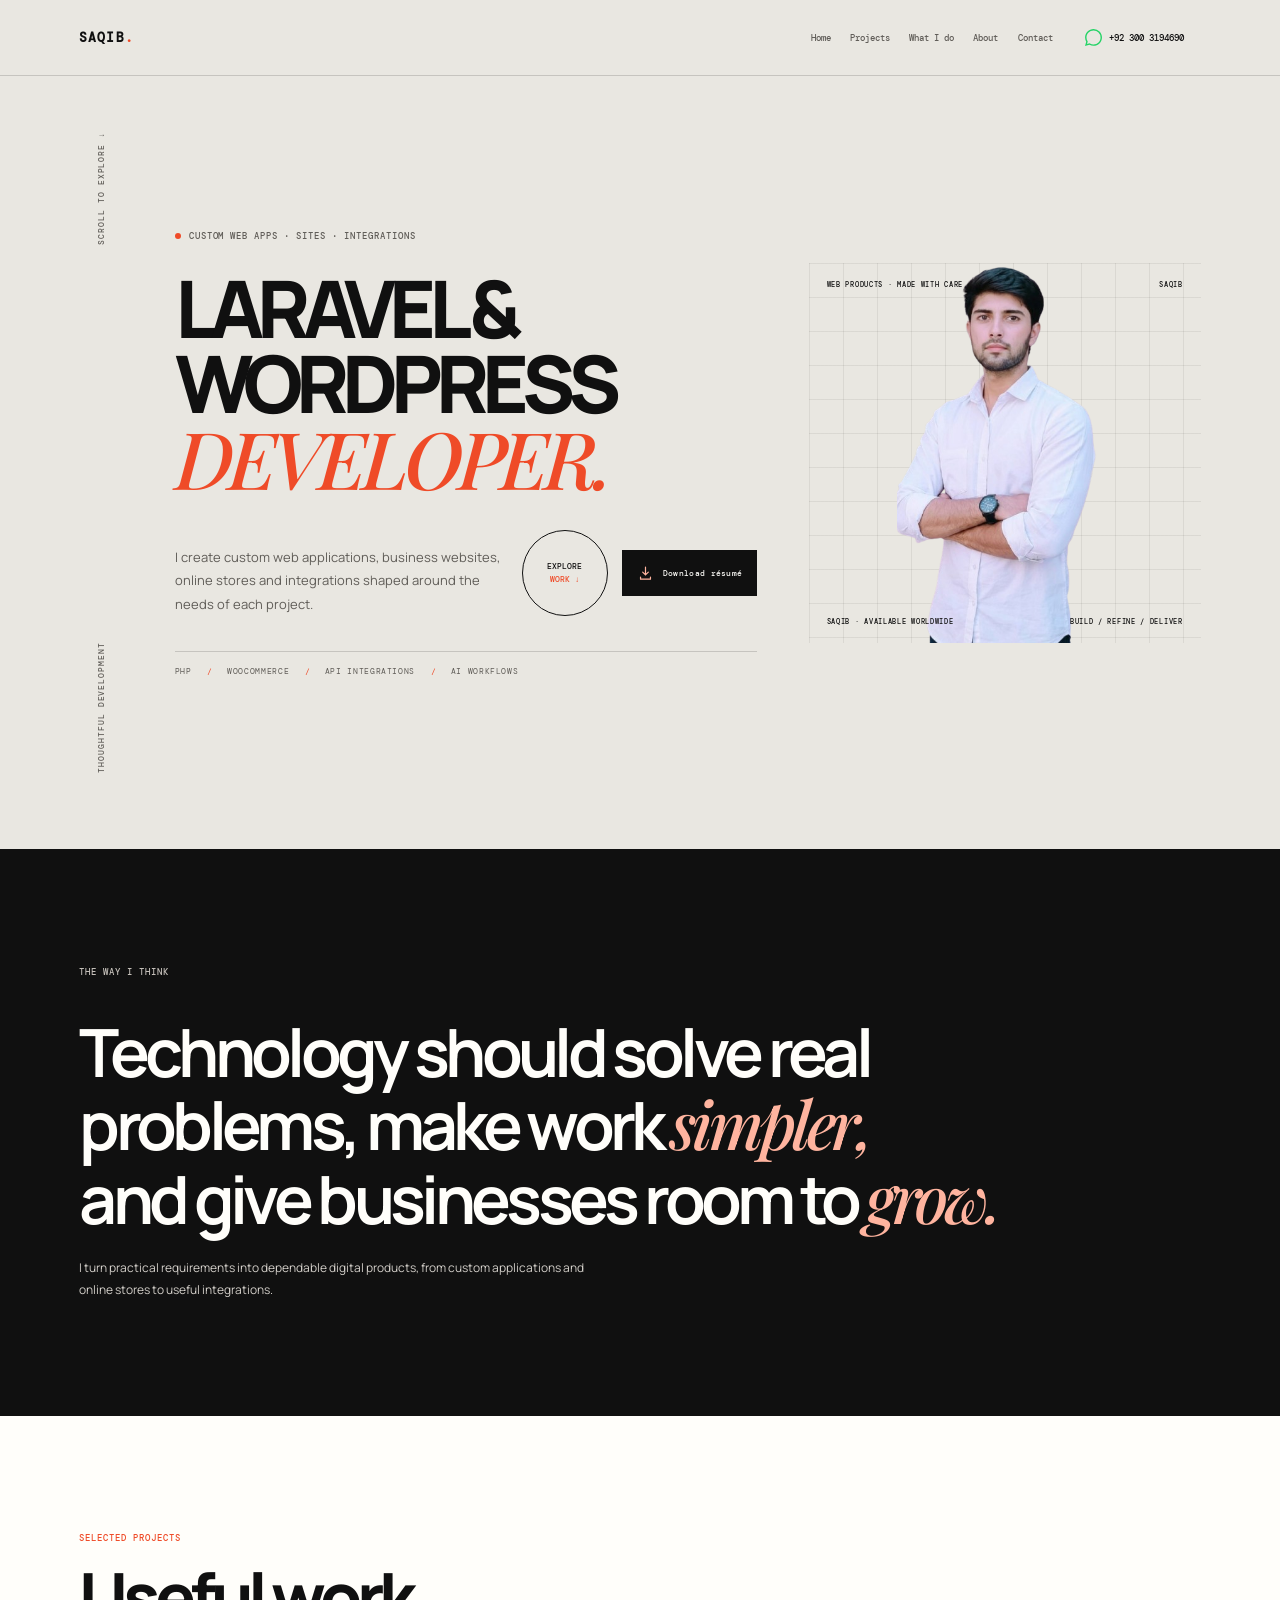
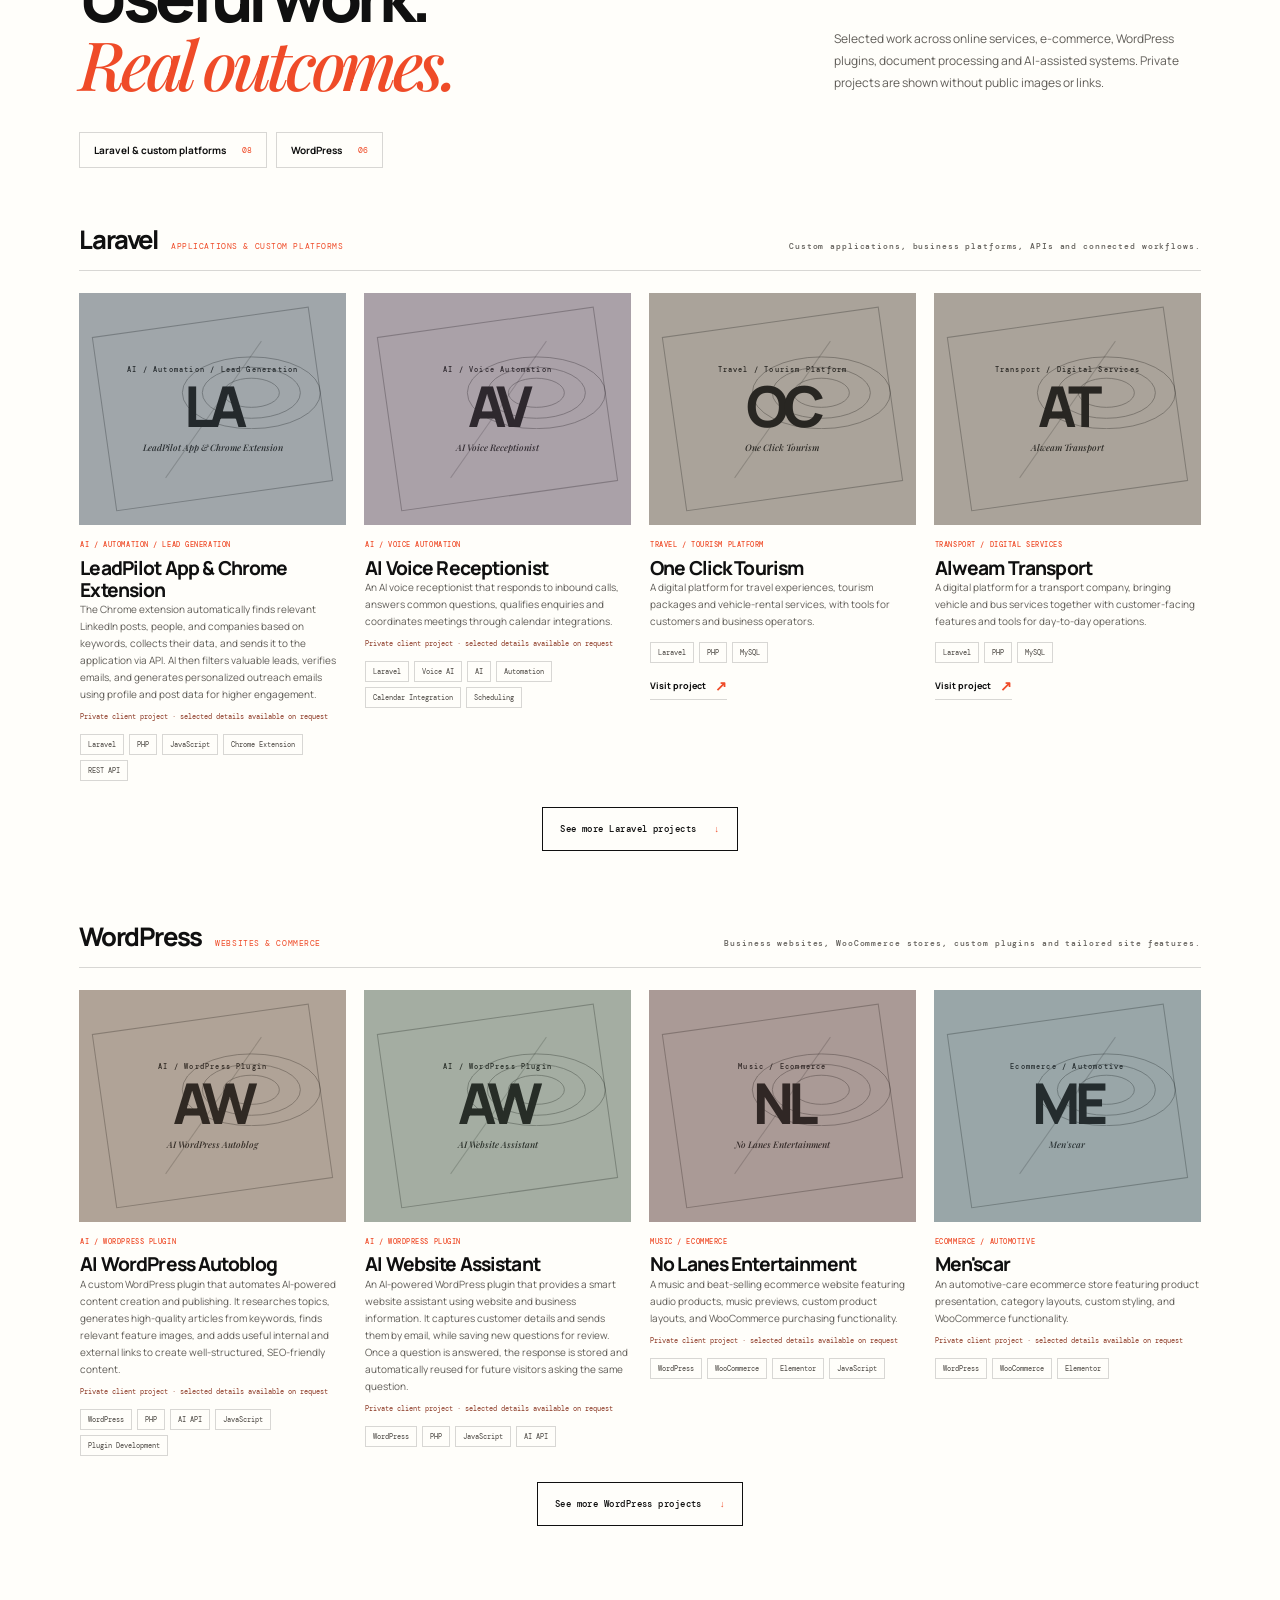
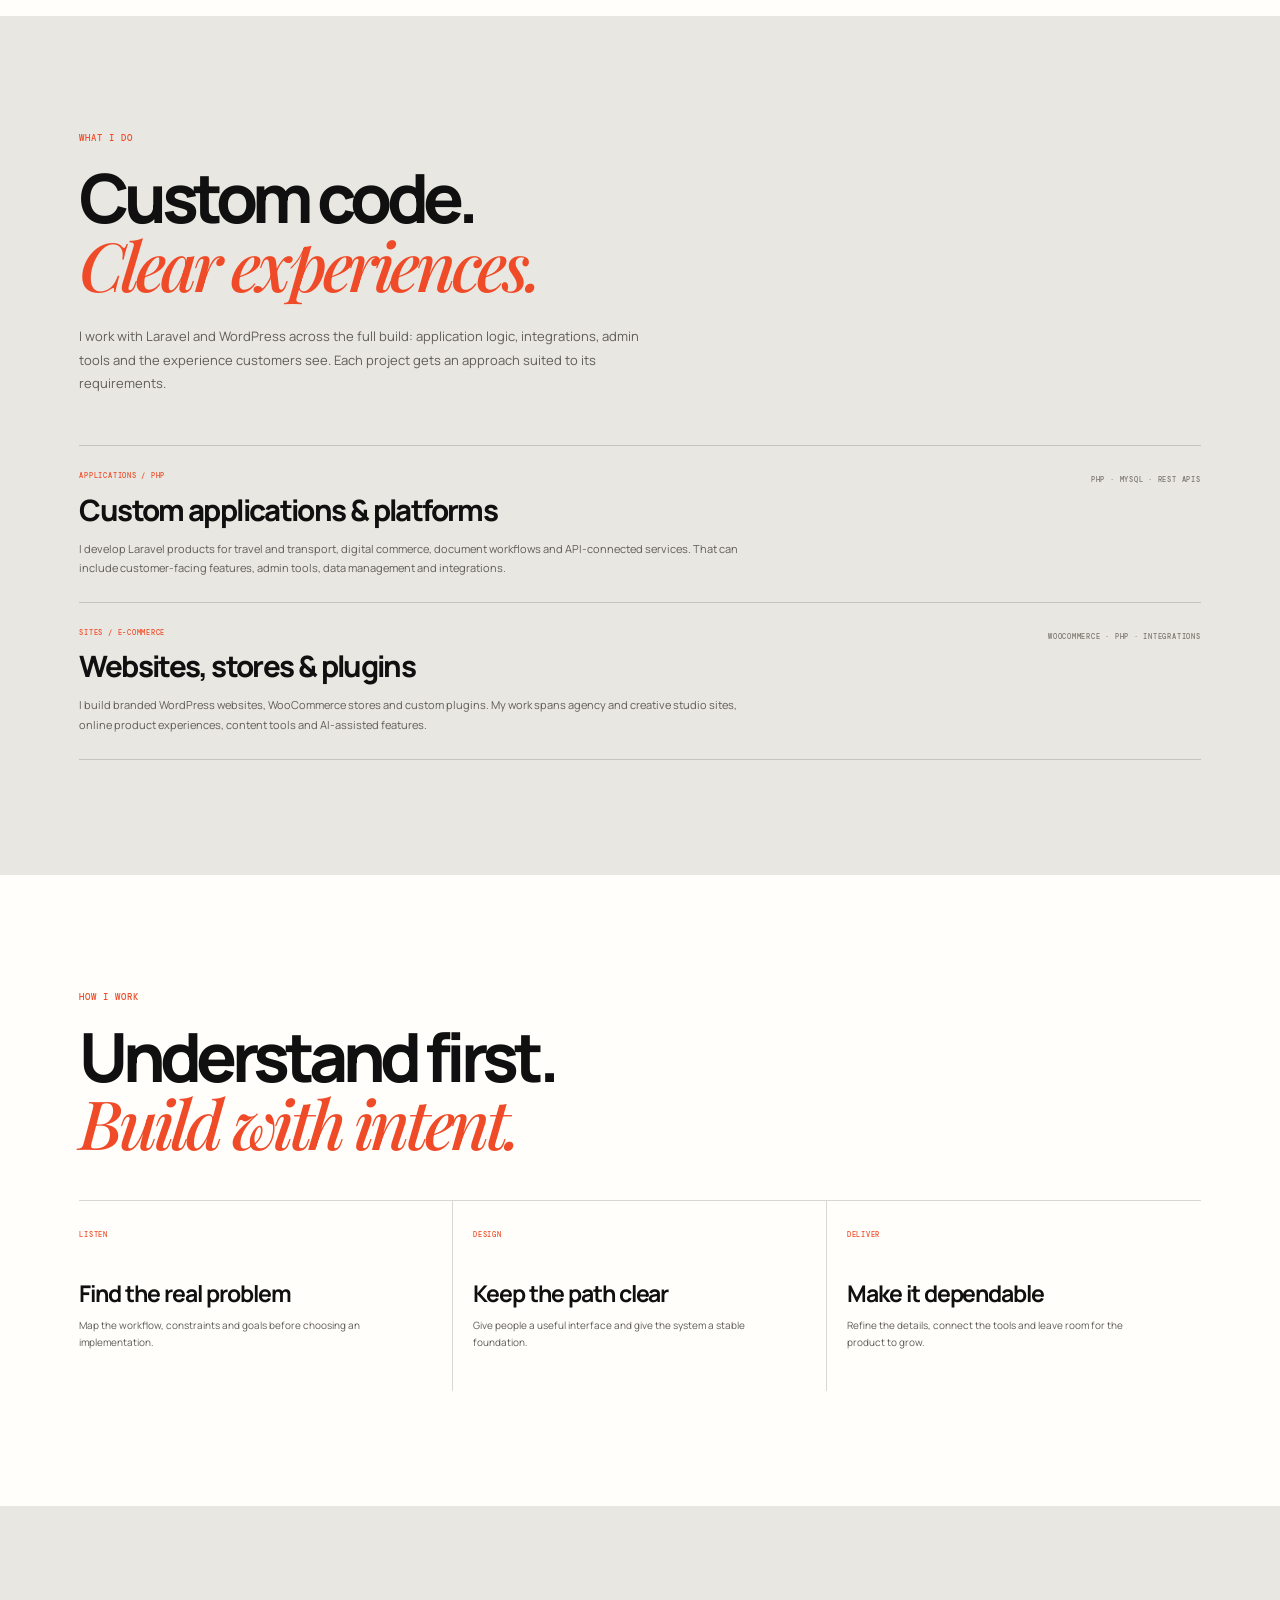
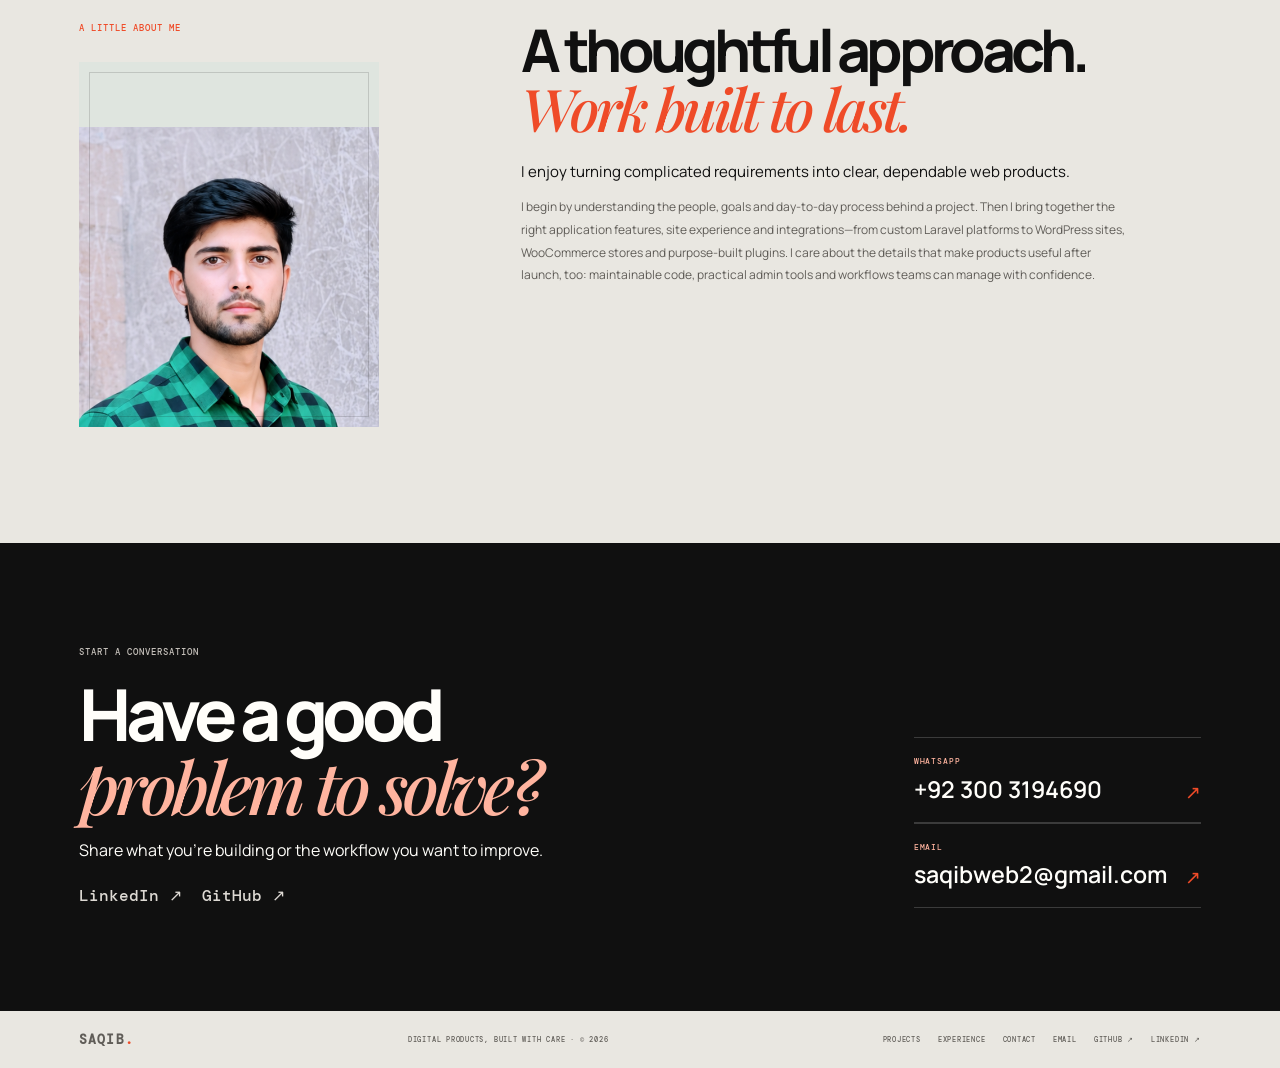
==== index.html @ 52bb9613 "Add portfolio" ====
<!doctype html>
<html lang="en">

<head>
  <meta charset="utf-8">
  <meta name="viewport" content="width=device-width, initial-scale=1">
  <meta name="theme-color" content="#e9e7e1">
  <meta name="description"
    content="Saqib is a Laravel and WordPress developer building custom web applications, business websites, WooCommerce stores, plugins and integrations.">
  <meta name="author" content="Shahab Saqib">
  <meta property="og:type" content="website">
  <meta property="og:site_name" content="Shahab Saqib">
  <meta property="og:title" content="Shahab Saqib — Laravel &amp; WordPress Developer">
  <meta property="og:description" content="Custom web applications, WordPress and WooCommerce websites, plugins and integrations.">
  <meta property="og:image" content="https://codezeroes.com/wp-content/uploads/2025/11/web-image-5.jpg">
  <meta name="twitter:card" content="summary_large_image">
  <title>Shahab Saqib | Laravel &amp; WordPress Developer</title>
  <link rel="preconnect" href="https://fonts.googleapis.com">
  <link rel="preconnect" href="https://fonts.gstatic.com" crossorigin>
  <link rel="preconnect" href="https://codezeroes.com">
  <link
    href="https://fonts.googleapis.com/css2?family=DM+Mono:wght@400;500&family=Manrope:wght@400;500;600;700;800&family=Playfair+Display:ital,wght@1,400;1,600&display=swap"
    rel="stylesheet">
  <link rel="stylesheet" href="style.css">
  <script type="application/ld+json">
  {"@context":"https://schema.org","@type":"Person","name":"Shahab Saqib","email":"saqibweb2@gmail.com","jobTitle":"Laravel and WordPress Developer","description":"Developer building Laravel web applications, WordPress and WooCommerce websites, custom plugins and integrations.","sameAs":["https://github.com/saqibweb52","https://www.linkedin.com/in/saqibweb2/"],"knowsAbout":["Laravel development","PHP","WordPress development","WooCommerce","API integration","AI automation"]}
  </script>
</head>

<body>
  <a class="skip-link" href="#main">Skip to content</a>
  <header class="topbar">
    <a class="wordmark" href="#top" aria-label="Shahab Saqib home">SAQIB<span>.</span></a>
    <nav class="desktop-nav" aria-label="Main navigation">
      <a href="#top">Home</a><a href="#projects">Projects</a><a href="#experience">What I do</a><a href="#about">About</a><a href="#contact">Contact</a>
    </nav>
    <a class="topbar-whatsapp"
      href="https://wa.me/923003194690?text=Hi%20Saqib%2C%20I%20saw%20your%20portfolio%20and%20would%20love%20to%20discuss%20a%20project.%20Are%20you%20available%3F"
      target="_blank" rel="noopener noreferrer" aria-label="WhatsApp Saqib at +92 300 3194690"><svg viewBox="0 0 24 24"
        aria-hidden="true">
        <path
          d="M20.52 3.48A11.87 11.87 0 0 0 12.04 0C5.47 0 .12 5.35.12 11.92c0 2.1.55 4.15 1.6 5.96L0 24l6.29-1.65a11.9 11.9 0 0 0 5.74 1.47h.01c6.57 0 11.92-5.35 11.92-11.92 0-3.18-1.24-6.17-3.44-8.42ZM12.04 21.8h-.01a9.9 9.9 0 0 1-5.05-1.38l-.36-.21-3.73.98.99-3.64-.24-.37a9.86 9.86 0 0 1-1.52-5.26c0-5.48 4.45-9.93 9.93-9.93 2.65 0 5.14 1.03 7.01 2.91a9.88 9.88 0 0 1 2.9 7.02c0 5.48-4.45 9.88-9.92 9.88Z" />
      </svg><span>+92 300 3194690</span></a>
    <button class="menu-toggle" type="button" aria-label="Open menu" aria-controls="site-drawer"
      aria-expanded="false"><span></span><span></span></button>
  </header>

  <button class="drawer-backdrop" type="button" aria-label="Close menu" tabindex="-1"></button>
  <aside class="drawer" id="site-drawer" aria-label="Main menu" aria-hidden="true" inert>
    <div class="drawer-head"><span>MENU / NAVIGATION</span><button class="drawer-close" type="button"
        aria-label="Close menu">×</button></div>
    <nav aria-label="Site navigation"><a href="#top">Home</a><a href="#projects">Projects</a><a href="#experience">Experience</a><a href="#about">About</a><a href="#contact">Contact</a></nav>
    <div class="drawer-contact">
      <p>LET’S TALK</p><a
        href="https://wa.me/923003194690?text=Hi%20Saqib%2C%20I%20saw%20your%20portfolio%20and%20would%20love%20to%20discuss%20a%20project.%20Are%20you%20available%3F"
        target="_blank" rel="noopener noreferrer">WhatsApp <b>+92 300 3194690 ↗</b></a><a
        href="mailto:saqibweb2@gmail.com">Email <b>saqibweb2@gmail.com ↗</b></a>
      <div class="drawer-social"><a href="https://www.linkedin.com/in/saqibweb2/" target="_blank"
          rel="noopener noreferrer">LINKEDIN ↗</a><a href="https://github.com/saqibweb52" target="_blank"
          rel="noopener noreferrer">GITHUB ↗</a></div>
    </div>
  </aside>

  <main id="main">
    <section class="hero" id="top" aria-labelledby="hero-title">
      <div class="hero-rail"><span>THOUGHTFUL DEVELOPMENT</span><span>SCROLL TO EXPLORE ↓</span></div>
      <div class="hero-main">
        <p class="eyebrow"><i aria-hidden="true"></i> CUSTOM WEB APPS · SITES · INTEGRATIONS</p>
        <h1 id="hero-title">LARAVEL &amp;<br>WORDPRESS<br><em>DEVELOPER.</em></h1>
        <div class="hero-bottom">
          <p>I create custom web applications, business websites, online stores and integrations shaped around the needs of each project.</p>
          <div class="hero-actions">
            <a class="circle-link" href="#projects" aria-label="Explore selected projects">EXPLORE<br><span>WORK ↓</span></a>
            <a class="resume-download" href="Saqib%27s%20Resume.pdf" download="Saqib-Resume.pdf" aria-label="Download Saqib's resume as a PDF">
              <svg viewBox="0 0 24 24" aria-hidden="true"><path d="M12 3v11m0 0 4-4m-4 4-4-4M5 17v3h14v-3" /></svg>
              <span>Download résumé</span>
            </a>
          </div>
        </div>
        <div class="hero-tags"><span>PHP</span><span>WOOCOMMERCE</span><span>API INTEGRATIONS</span><span>AI WORKFLOWS</span></div>
      </div>
      <div class="hero-art" aria-label="Portrait photo of Saqib">
        <div class="art-top"><span>WEB PRODUCTS · MADE WITH CARE</span><span>SAQIB</span></div>
        <div class="hero-portrait"><img src="images/profile-image.png" alt="Portrait of Saqib" width="533" height="533" fetchpriority="high"></div>
        <div class="art-bottom"><span>SAQIB · AVAILABLE WORLDWIDE</span><span>BUILD / REFINE / DELIVER</span></div>
      </div>
    </section>

    <section class="statement" aria-labelledby="statement-title">
      <p class="section-kicker">THE WAY I THINK</p>
      <h2 id="statement-title">Technology should solve real problems, make work <em>simpler,</em><br>and give businesses room to <em>grow.</em>
      </h2>
      <p>I turn practical requirements into dependable digital products, from custom applications and online stores to useful integrations.</p>
    </section>

    <section class="projects-section" id="projects" aria-labelledby="projects-title">
      <div class="section-intro"><span>SELECTED PROJECTS</span>
        <h2 id="projects-title">Useful work.<br><em>Real outcomes.</em></h2>
        <p>Selected work across online services, e-commerce, WordPress plugins, document processing and AI-assisted systems. Private projects are
          shown without public images or links.</p>
      </div>
      <nav class="project-jump" aria-label="Project categories"><a href="#laravel-projects">Laravel &amp; custom
          platforms <span id="laravel-count">08</span></a><a href="#wordpress-projects">WordPress <span
            id="wordpress-count">06</span></a></nav>
      <section class="project-group" id="laravel-projects" aria-labelledby="laravel-heading">
        <div class="group-heading">
          <h3 id="laravel-heading">Laravel <span>Applications &amp; custom platforms</span></h3>
          <p>Custom applications, business platforms, APIs and connected workflows.</p>
        </div>
        <div class="project-grid" id="laravel-grid" aria-live="polite">
          <p class="projects-loading">Loading projects…</p>
        </div>
        <div class="load-more-row" id="laravel-more-row" hidden><button class="load-more" type="button"
            data-grid="laravel-grid" data-more-label="See more Laravel projects"
            data-less-label="Show fewer Laravel projects" aria-expanded="false">See more Laravel projects <span
              aria-hidden="true">↓</span></button></div>
      </section>
      <section class="project-group" id="wordpress-projects" aria-labelledby="wordpress-heading">
        <div class="group-heading">
          <h3 id="wordpress-heading">WordPress <span>Websites &amp; commerce</span></h3>
          <p>Business websites, WooCommerce stores, custom plugins and tailored site features.</p>
        </div>
        <div class="project-grid" id="wordpress-grid" aria-live="polite">
          <p class="projects-loading">Loading projects…</p>
        </div>
        <div class="load-more-row" id="wordpress-more-row" hidden><button class="load-more" type="button"
            data-grid="wordpress-grid" data-more-label="See more WordPress projects"
            data-less-label="Show fewer WordPress projects" aria-expanded="false">See more WordPress projects <span
              aria-hidden="true">↓</span></button></div>
      </section>
    </section>

    <section class="experience-section" id="experience" aria-labelledby="experience-title">
      <div class="experience-head">
        <div>
          <p class="section-kicker">WHAT I DO</p>
          <h2 id="experience-title">Custom code.<br><em>Clear experiences.</em></h2>
        </div>
      </div>
      <p class="experience-lead">I work with Laravel and WordPress across the full build: application logic, integrations, admin tools and the experience customers see. Each project gets an approach suited to its requirements.</p>
      <div class="experience-list">
        <article>
          <div>
            <p class="experience-label">APPLICATIONS / PHP</p>
            <h3>Custom applications &amp; platforms</h3>
            <p>I develop Laravel products for travel and transport, digital commerce, document workflows and API-connected services. That can include customer-facing features, admin tools, data management and integrations.</p>
          </div><span class="experience-tools">PHP · MYSQL · REST APIS</span>
        </article>
        <article>
          <div>
            <p class="experience-label">SITES / E-COMMERCE</p>
            <h3>Websites, stores &amp; plugins</h3>
            <p>I build branded WordPress websites, WooCommerce stores and custom plugins. My work spans agency and creative studio sites, online product experiences, content tools and AI-assisted features.</p>
          </div><span class="experience-tools">WOOCOMMERCE · PHP · INTEGRATIONS</span>
        </article>
      </div>
    </section>

    <section class="approach-section" aria-labelledby="approach-title">
      <p class="section-kicker">HOW I WORK</p>
      <h2 id="approach-title">Understand first.<br><em>Build with intent.</em></h2>
      <div class="approach-grid">
        <article><span>LISTEN</span>
          <h3>Find the real problem</h3>
          <p>Map the workflow, constraints and goals before choosing an implementation.</p>
        </article>
        <article><span>DESIGN</span>
          <h3>Keep the path clear</h3>
          <p>Give people a useful interface and give the system a stable foundation.</p>
        </article>
        <article><span>DELIVER</span>
          <h3>Make it dependable</h3>
          <p>Refine the details, connect the tools and leave room for the product to grow.</p>
        </article>
      </div>
    </section>

    <section class="about-section" id="about" aria-labelledby="about-title">
      <div class="about-side">
        <p class="section-kicker">A LITTLE ABOUT ME</p>
        <figure class="about-portrait"><img src="images/profile.png" alt="Saqib, Laravel and WordPress developer" width="300" height="300" loading="lazy" decoding="async"></figure>
      </div>
      <div class="about-copy">
        <h2 id="about-title">A thoughtful approach.<br><em>Work built to last.</em></h2>
        <p class="about-lead">I enjoy turning complicated requirements into clear, dependable web products.</p>
        <p>I begin by understanding the people, goals and day-to-day process behind a project. Then I bring together the right application features, site experience and integrations—from custom Laravel platforms to WordPress sites, WooCommerce stores and purpose-built plugins. I care about the details that make products useful after launch, too: maintainable code, practical admin tools and workflows teams can manage with confidence.</p>
      </div>
    </section>

    <section class="contact-section" id="contact" aria-labelledby="contact-title">
      <div>
        <p class="section-kicker">START A CONVERSATION</p>
        <h2 id="contact-title">Have a good<br><em>problem to solve?</em></h2>
        <p>Share what you’re building or the workflow you want to improve.</p>
        <div class="contact-social"><a href="https://www.linkedin.com/in/saqibweb2/" target="_blank"
            rel="noopener noreferrer">LinkedIn ↗</a><a href="https://github.com/saqibweb52" target="_blank"
            rel="noopener noreferrer">GitHub ↗</a></div>
      </div>
      <div class="contact-details">

        <a class="contact-cta"
          href="https://wa.me/923003194690?text=Hi%20Saqib%2C%20I%20saw%20your%20portfolio%20and%20would%20love%20to%20discuss%20a%20project.%20Are%20you%20available%3F"
          target="_blank" rel="noopener noreferrer">
          <span>WHATSAPP</span>
          <strong>+92 300 3194690</strong>
          <b aria-hidden="true">↗</b>
        </a>

        <a class="contact-cta" href="mailto:saqibweb2@gmail.com">
          <span>EMAIL</span>
          <strong>saqibweb2@gmail.com</strong>
          <b aria-hidden="true">↗</b>
        </a>

      </div>
    </section>
  </main>

  <footer class="footer"><a class="wordmark" href="#top">SAQIB<span>.</span></a>
    <p>DIGITAL PRODUCTS, BUILT WITH CARE · © <span data-year></span></p>
    <nav aria-label="Footer links"><a href="#projects">PROJECTS</a>
      <a href="#experience">EXPERIENCE</a><a href="#contact">CONTACT</a><a href="mailto:saqibweb2@gmail.com">EMAIL</a>
      <a href="https://github.com/saqibweb52" target="_blank" rel="noopener noreferrer">GITHUB ↗</a>
      <a href="https://www.linkedin.com/in/saqibweb2/" target="_blank" rel="noopener noreferrer">LINKEDIN ↗</a>
    </nav>
  </footer>
  <script type="application/json" id="project-data">
{
  "portfolio": {
    "owner": "Shahab Saqib",
    "projects": [
      {
        "id": "leadpilot-and-extension",
        "title": "LeadPilot App & Chrome Extension",
        "category": "AI / Automation / Lead Generation",
        "technologies": [
          "Laravel",
          "PHP",
          "JavaScript",
          "Chrome Extension",
          "REST API"
        ],
        "description": "The Chrome extension automatically finds relevant LinkedIn posts, people, and companies based on keywords, collects their data, and sends it to the application via API. AI then filters valuable leads, verifies emails, and generates personalized outreach emails using profile and post data for higher engagement.",
        "role": "Backend Developer / AI Integration Developer",
        "status": "private",
        "is_private": true,
        "url": null,
        "image": null,
        "case_study_url": null,
        "featured": true
      },
      {
        "id": "ai-wordpress-autoblog",
        "title": "AI WordPress Autoblog",
        "category": "AI / WordPress Plugin",
        "technologies": [
          "WordPress",
          "PHP",
          "AI API",
          "JavaScript",
          "Plugin Development"
        ],
        "description": "A custom WordPress plugin that automates AI-powered content creation and publishing. It researches topics, generates high-quality articles from keywords, finds relevant feature images, and adds useful internal and external links to create well-structured, SEO-friendly content.",
        "role": "WordPress Plugin Developer",
        "status": "private",
        "is_private": true,
        "url": null,
        "image": null,
        "case_study_url": null,
        "featured": true
      },
      {
        "id": "ai-website-assistant",
        "title": "AI Website Assistant",
        "category": "AI / WordPress Plugin",
        "technologies": [
          "WordPress",
          "PHP",
          "JavaScript",
          "AI API"
        ],
        "description": "An AI-powered WordPress plugin that provides a smart website assistant using website and business information. It captures customer details and sends them by email, while saving new questions for review. Once a question is answered, the response is stored and automatically reused for future visitors asking the same question.",
        "role": "WordPress Plugin Developer",
        "status": "private",
        "is_private": true,
        "url": null,
        "image": null,
        "case_study_url": null,
        "featured": true
      },
      {
        "id": "ai-voice-receptionist",
        "title": "AI Voice Receptionist",
        "category": "AI / Voice Automation",
        "technologies": [
          "Laravel",
          "Voice AI",
          "AI",
          "Automation",
          "Calendar Integration",
          "Scheduling"
        ],
        "description": "An AI voice receptionist that responds to inbound calls, answers common questions, qualifies enquiries and coordinates meetings through calendar integrations.",
        "role": "AI Automation / Integration Developer",
        "status": "private",
        "is_private": true,
        "url": null,
        "image": null,
        "case_study_url": null,
        "featured": true
      },
      {
        "id": "one-click-tourism",
        "title": "One Click Tourism",
        "category": "Travel / Tourism Platform",
        "technologies": [
          "Laravel",
          "PHP",
          "MySQL"
        ],
        "description": "A digital platform for travel experiences, tourism packages and vehicle-rental services, with tools for customers and business operators.",
        "role": "Laravel Developer",
        "status": "client-project",
        "is_private": false,
        "url": "https://oneclicktourismllc.com/",
        "image": "https://codezeroes.com/wp-content/uploads/2025/05/6-5-25-website-landing-page-side-image-768x768.jpg",
        "case_study_url": null,
        "featured": true
      },
      {
        "id": "alweam-transport",
        "title": "Alweam Transport",
        "category": "Transport / Digital Services",
        "technologies": [
          "Laravel",
          "PHP",
          "MySQL"
        ],
        "description": "A digital platform for a transport company, bringing vehicle and bus services together with customer-facing features and tools for day-to-day operations.",
        "role": "Laravel Developer",
        "status": "client-project",
        "is_private": false,
        "url": "https://alweamtransport.com/",
        "image": "https://codezeroes.com/wp-content/uploads/2025/05/6-5-25-alwiam-web-image-768x768.jpg",
        "case_study_url": null,
        "featured": true
      },
      {
        "id": "digital-bookstore",
        "title": "Digital Bookstore",
        "category": "Ecommerce / Web Application",
        "technologies": [
          "Laravel",
          "PHP",
          "JavaScript",
          "MySQL"
        ],
        "description": "A digital bookstore web application with customizable themes, product management, and administration functionality.",
        "role": "Full-Stack Developer",
        "status": "client-project",
        "is_private": false,
        "url": "https://book.codezeroes.com/",
        "image": "https://codezeroes.com/wp-content/uploads/2025/05/6-5-25-book-web-image.jpg",
        "case_study_url": null,
        "featured": true
      },
      {
        "id": "no-lanes-entertainment",
        "title": "No Lanes Entertainment",
        "category": "Music / Ecommerce",
        "technologies": [
          "WordPress",
          "WooCommerce",
          "Elementor",
          "JavaScript"
        ],
        "description": "A music and beat-selling ecommerce website featuring audio products, music previews, custom product layouts, and WooCommerce purchasing functionality.",
        "role": "WordPress / WooCommerce Developer",
        "status": "client-project",
        "is_private": true,
        "url": null,
        "image": null,
        "case_study_url": null,
        "featured": true
      },
      {
        "id": "menscar",
        "title": "Men'scar",
        "category": "Ecommerce / Automotive",
        "technologies": [
          "WordPress",
          "WooCommerce",
          "Elementor"
        ],
        "description": "An automotive-care ecommerce store featuring product presentation, category layouts, custom styling, and WooCommerce functionality.",
        "role": "WordPress / WooCommerce Developer",
        "status": "client-project",
        "is_private": true,
        "url": null,
        "image": null,
        "case_study_url": null,
        "featured": true
      },
      {
        "id": "designzeros",
        "title": "Designzeros",
        "category": "WordPress / Agency Website",
        "technologies": [
          "WordPress",
          "PHP",
          "Elementor",
          "JavaScript"
        ],
        "description": "A sleek and high-performing WordPress agency website designed to showcase services, portfolio work, and expertise with a modern visual design and seamless user experience.",
        "role": "WordPress Developer",
        "status": "client-project",
        "is_private": false,
        "url": "https://designzeros.com/",
        "image": "https://codezeroes.com/wp-content/uploads/2025/11/web-image-4.jpg",
        "case_study_url": null,
        "featured": true
      },
      {
        "id": "aldercake",
        "title": "Aldercake",
        "category": "Ecommerce / B2B2C",
        "technologies": [
          "Laravel",
          "PHP",
          "JavaScript"
        ],
        "description": "A comprehensive B2B2C ecommerce platform offering professional baking and cake decorating tools at competitive wholesale prices for businesses and enthusiasts.",
        "role": "Ecommerce Developer",
        "status": "client-project",
        "is_private": false,
        "url": "https://b2b.codezeroes.com/",
        "image": "https://codezeroes.com/wp-content/uploads/2025/11/web-image-3.jpg",
        "case_study_url": null,
        "featured": true
      },
      {
        "id": "formatter",
        "title": "Formatter",
        "category": "AI / Document Management",
        "technologies": [
          "AI",
          "Laravel",
          "PHP",
          "JavaScript",
          "Document Processing"
        ],
        "description": "An AI-powered platform that streamlines invoice, bill, and document management. It processes single or bulk documents, automatically extracts and organizes information, and formats data for faster and more accurate processing.",
        "role": "Backend Developer / AI Integration Developer",
        "status": "client-project",
        "is_private": false,
        "url": "https://formatter.codezeroes.com/",
        "image": "https://codezeroes.com/wp-content/uploads/2025/11/web-image-5.jpg",
        "case_study_url": null,
        "featured": true
      },
      {
        "id": "plan-to-dubai",
        "title": "Plan to Dubai",
        "category": "Travel / Tourism / API",
        "technologies": [
          "Laravel",
          "PHP",
          "REST API",
          "Admin Panel",
          "MySQL"
        ],
        "description": "A centralized tourism package management system with an admin panel and API, allowing curated tour package data to be managed and integrated seamlessly into travel websites.",
        "role": "Laravel Developer",
        "status": "client-project",
        "is_private": false,
        "url": "https://plantodubai.com/",
        "image": "https://codezeroes.com/wp-content/uploads/2025/11/web-image-6.jpg",
        "case_study_url": null,
        "featured": true
      },
      {
        "id": "mech-3d-studio",
        "title": "Mech 3D Studio",
        "category": "3D Design / Creative Studio",
        "technologies": [
          "WordPress",
          "Elementor",
          "3D Visualization"
        ],
        "description": "A professional website for a creative 3D design and visualization studio specializing in 3D modeling, rendering, sculpting, and printing services.",
        "role": "WordPress Developer",
        "status": "client-project",
        "is_private": false,
        "url": "https://test.mech3dstudios.com/",
        "image": "https://codezeroes.com/wp-content/uploads/2025/11/web-image-2.jpg",
        "case_study_url": null,
        "featured": true
      }
    ]
  }
}
  </script>
  <noscript>
    <p class="noscript-note">Enable JavaScript to load the project list. Contact Saqib via WhatsApp at +92 300 3194690.
    </p>
  </noscript>
  <script src="script.js" defer></script>
</body>

</html>
---- style.css ----
:root {
  color-scheme: light;
  --canvas: #e9e7e1;
  --paper: #fffefa;
  --ink: #101010;
  --muted: #605d58;
  --line: rgba(16, 16, 16, .16);
  --line-on-dark: rgba(255, 255, 255, .18);
  --accent: #ef4b28;
  --accent-soft: #ffb49f;
  --sans: "Manrope", Arial, sans-serif;
  --mono: "DM Mono", monospace;
  --serif: "Playfair Display", Georgia, serif;
  --gutter: clamp(22px, 6.2vw, 96px);
  --max-width: 1600px;
}

* { box-sizing: border-box; }
html { scroll-behavior: smooth; scroll-padding-top: 90px; }
body { margin: 0; overflow-x: clip; background: var(--canvas); color: var(--ink); font-family: var(--sans); -webkit-font-smoothing: antialiased; }
body.menu-open { overflow: hidden; }
a { color: inherit; text-decoration: none; }
button { color: inherit; font: inherit; }
img { display: block; width: 100%; max-width: 100%; }
::selection { background: var(--accent-soft); color: var(--ink); }
:focus-visible { outline: 2px solid var(--accent); outline-offset: 4px; }
[hidden] { display: none !important; }

.skip-link { position: fixed; z-index: 120; top: 12px; left: 12px; padding: 12px 16px; transform: translateY(-160%); background: var(--accent); color: var(--ink); font-size: 13px; font-weight: 800; }
.skip-link:focus { transform: translateY(0); }
.topbar { position: fixed; z-index: 50; inset: 0 0 auto; display: flex; align-items: center; justify-content: space-between; height: 76px; padding: 0 var(--gutter); border-bottom: 1px solid var(--line); background: rgba(233, 231, 225, .9); backdrop-filter: blur(14px); -webkit-backdrop-filter: blur(14px); }
.wordmark { font: 800 13px var(--mono); letter-spacing: .08em; }
.wordmark span { color: var(--accent); }
.desktop-nav { display: flex; align-items: center; gap: clamp(11px, 1.5vw, 22px); margin-left: auto; margin-right: clamp(14px, 2.5vw, 32px); font: 500 9px var(--mono); }
.desktop-nav a { color: var(--muted); transition: color .2s ease; }
.desktop-nav a:hover { color: var(--accent); }
.eyebrow i { display: inline-block; width: 6px; height: 6px; margin-right: 8px; border-radius: 50%; background: var(--accent); }
.topbar-whatsapp { display: flex; align-items: center; gap: 7px; margin-right: 17px; white-space: nowrap; font: 500 9px var(--mono); }
.topbar-whatsapp svg { width: 17px; height: 17px; fill: #25d366; }
.menu-toggle { display: none; width: 42px; height: 42px; place-content: center; gap: 5px; border: 1px solid var(--ink); background: transparent; cursor: pointer; }
.menu-toggle span { display: block; width: 18px; height: 1px; background: var(--ink); transition: transform .2s ease; }
.menu-toggle[aria-expanded="true"] span:first-child { transform: translateY(3px) rotate(45deg); }
.menu-toggle[aria-expanded="true"] span:last-child { transform: translateY(-3px) rotate(-45deg); }

.drawer-backdrop { position: fixed; z-index: 70; inset: 0; visibility: hidden; border: 0; background: rgba(16, 16, 16, .56); opacity: 0; transition: opacity .3s ease, visibility .3s ease; }
.drawer-backdrop.open { visibility: visible; opacity: 1; }
.drawer { position: fixed; z-index: 80; inset: 0 0 0 auto; display: flex; flex-direction: column; width: min(460px, 93vw); min-height: 100dvh; overflow-y: auto; padding: 24px clamp(24px, 5vw, 42px) 32px; transform: translateX(105%); visibility: hidden; background: var(--ink); color: var(--paper); transition: transform .35s cubic-bezier(.2,.7,.2,1), visibility .35s; }
.drawer.open { transform: translateX(0); visibility: visible; }
.drawer-head { display: flex; align-items: center; justify-content: space-between; color: var(--accent-soft); font: 500 9px var(--mono); letter-spacing: .12em; }
.drawer-close { width: 40px; height: 40px; border: 1px solid var(--line-on-dark); background: none; color: var(--paper); font-size: 26px; cursor: pointer; }
.drawer nav { display: flex; flex-direction: column; margin-top: 30px; }
.drawer nav a { display: flex; align-items: baseline; gap: 15px; padding: 12px 0; border-bottom: 1px solid var(--line-on-dark); font-size: clamp(1.8rem, 7vw, 2.5rem); font-weight: 650; letter-spacing: -.06em; transition: color .2s ease; }
.drawer nav a:hover { color: var(--accent-soft); }
.drawer nav small { color: var(--accent); font: 400 9px var(--mono); letter-spacing: .1em; }
.drawer-contact { display: flex; flex-direction: column; gap: 12px; margin-top: auto; padding-top: 28px; }
.drawer-contact > p, .drawer-social { margin: 0; color: #bbb7b1; font: 400 8px/1.7 var(--mono); letter-spacing: .1em; }
.drawer-contact > a { display: flex; align-items: center; justify-content: space-between; gap: 15px; color: #ddd9d3; font-size: 11px; }
.drawer-contact > a b { color: var(--paper); font-weight: 500; }
.drawer-social { display: flex; flex-wrap: wrap; gap: 4px 18px; margin-top: 9px; padding-top: 12px; border-top: 1px solid var(--line-on-dark); }

main { width: min(100%, var(--max-width)); margin-inline: auto; }
.hero { position: relative; display: grid; grid-template-columns: 44px minmax(0, 1.16fr) minmax(290px, .78fr); align-items: center; gap: clamp(24px, 4vw, 58px); min-height: min(850px, 100svh); padding: 132px var(--gutter) 76px; border-bottom: 1px solid var(--ink); }
.hero-rail { display: flex; height: 100%; align-items: center; justify-content: space-between; writing-mode: vertical-rl; transform: rotate(180deg); color: var(--muted); font: 500 8px var(--mono); letter-spacing: .12em; }
.hero-main { position: relative; z-index: 2; }
.eyebrow, .section-kicker, .section-intro > span, .group-heading > p, .project-category-label, .project-tools, .art-label, .footer, .experience-label, .experience-tools, .approach-grid article > span, .contact-cta > span { font: 500 9px/1.6 var(--mono); letter-spacing: .11em; }
.eyebrow { display: flex; align-items: center; margin: 0 0 28px; color: var(--muted); }
.hero h1 { max-width: 780px; margin: 0; font-size: clamp(3.5rem, 6.2vw, 6.2rem); font-weight: 800; line-height: .94; letter-spacing: -.09em; }
.hero h1 em, .section-intro h2 em, .statement h2 em, .experience-head h2 em, .approach-section h2 em, .about-copy h2 em, .contact-section h2 em { color: var(--accent); font-family: var(--serif); font-weight: 500; letter-spacing: -.065em; }
.hero-bottom { display: flex; align-items: flex-end; justify-content: space-between; gap: 20px; max-width: 700px; margin-top: 32px; }
.hero-bottom p { max-width: 350px; margin: 0; color: var(--muted); font-size: 13px; line-height: 1.8; }
.hero-actions { display: flex; flex: 0 0 auto; align-items: center; gap: 14px; }
.circle-link { display: grid; flex: 0 0 auto; width: 86px; height: 86px; place-content: center; border: 1px solid var(--ink); border-radius: 50%; text-align: center; font: 500 8px/1.6 var(--mono); transition: color .25s ease, background .25s ease, transform .25s ease; }
.circle-link span { color: var(--accent); }
.circle-link:hover { transform: rotate(-9deg); background: var(--accent); color: var(--ink); }
.circle-link:hover span { color: var(--ink); }
.resume-download { display: inline-flex; min-height: 46px; align-items: center; justify-content: center; gap: 9px; padding: 0 14px; border: 1px solid var(--ink); background: var(--ink); color: var(--paper); font: 500 8px var(--mono); letter-spacing: .04em; white-space: nowrap; transition: color .2s ease, background .2s ease, border-color .2s ease; }
.resume-download svg { width: 17px; height: 17px; fill: none; stroke: var(--accent-soft); stroke-linecap: round; stroke-linejoin: round; stroke-width: 1.7; transition: stroke .2s ease; }
.resume-download:hover { border-color: var(--accent); background: var(--accent); color: var(--ink); }
.resume-download:hover svg { stroke: var(--ink); }
.hero-tags { display: flex; flex-wrap: wrap; gap: 7px 16px; margin-top: 35px; padding-top: 14px; border-top: 1px solid var(--line); color: var(--muted); font: 400 8px var(--mono); letter-spacing: .08em; }
.hero-tags span + span::before { margin-right: 14px; color: var(--accent); content: "/"; }
.hero-art { position: relative; display: flex; min-height: 380px; align-items: center; justify-content: center; overflow: hidden; color: var(--ink); }
.hero-art::before { position: absolute; inset: 0; background-image: linear-gradient(rgba(16,16,16,.07) 1px, transparent 1px), linear-gradient(90deg, rgba(16,16,16,.07) 1px, transparent 1px); background-size: 34px 34px; content: ""; }
.art-top, .art-bottom { position: absolute; z-index: 3; right: 18px; left: 18px; display: flex; justify-content: space-between; gap: 10px; font: 500 7px var(--mono); letter-spacing: .1em; }
.art-top { top: 17px; }
.art-bottom { bottom: 17px; }
.hero-portrait, .about-portrait { position: relative; overflow: hidden; margin: 0;  }
.hero-portrait { z-index: 2; width: min(55%, 245px); aspect-ratio: .82;   height: 380px; }
.hero-portrait img { width: 100%; height: 100%; object-fit: cover; object-position: center top; }
.about-portrait { width: min(100%, 300px); aspect-ratio: .82; margin: 26px 0 0; background: #dfe5df; }
.about-portrait::after { position: absolute; inset: 10px; border: 1px solid rgba(16,16,16,.15); content: ""; pointer-events: none; }
.about-portrait img { width: 100%; height: 100%; object-fit: contain; object-position: center bottom; }

.statement { padding: clamp(66px, 9vw, 122px) var(--gutter); background: var(--ink); color: var(--paper); }
.section-kicker { margin: 0; color: var(--muted); }
.statement .section-kicker, .contact-section .section-kicker { color: #c5c0ba; }
.statement h2 { max-width: 1050px; margin: 36px 0 22px; font-size: clamp(2.1rem, 5.2vw, 5rem); font-weight: 650; line-height: 1.08; letter-spacing: -.07em; }
.statement h2 em, .contact-section h2 em { color: var(--accent-soft); }
.statement > p:last-child { max-width: 520px; margin: 0; color: #d2cec8; font-size: 12px; line-height: 1.8; }

.projects-section { padding: clamp(72px, 9vw, 120px) var(--gutter) 90px; background: var(--paper); }
.section-intro { display: grid; grid-template-columns: 1fr minmax(230px, .52fr); align-items: end; column-gap: 50px; margin-bottom: 34px; }
.section-intro > span { grid-column: 1 / -1; margin-bottom: 18px; color: var(--accent); }
.section-intro h2, .experience-head h2, .approach-section h2, .about-copy h2, .contact-section h2 { margin: 0; font-size: clamp(2.7rem, 5.3vw, 5.2rem); font-weight: 750; line-height: .98; letter-spacing: -.08em; }
.section-intro > p { max-width: 390px; margin: 0 0 5px; color: var(--muted); font-size: 12px; line-height: 1.8; }
.project-jump { display: flex; gap: 9px; margin: 29px 0 54px; }
.project-jump a { display: inline-flex; align-items: center; gap: 16px; padding: 10px 14px; border: 1px solid var(--line); font-size: 10px; font-weight: 700; transition: background .2s ease, border-color .2s ease; }
.project-jump a:hover { border-color: var(--accent); background: #f6eee9; }
.project-jump span { color: var(--accent); font: 400 8px var(--mono); }
.project-group + .project-group { margin-top: 68px; }
.group-heading { display: flex; align-items: baseline; justify-content: space-between; gap: 25px; margin-bottom: 22px; padding-bottom: 13px; border-bottom: 1px solid var(--line); }
.group-heading h3 { margin: 0; font-size: clamp(1.25rem, 2vw, 1.8rem); font-weight: 750; letter-spacing: -.055em; }
.group-heading h3 span { margin-left: 10px; color: var(--accent); font: 400 8px var(--mono); letter-spacing: .07em; text-transform: uppercase; }
.group-heading > p { margin: 0; color: var(--muted); font-size: 8px; text-align: right; }
.project-grid { display: grid; grid-template-columns: repeat(4, minmax(0, 1fr)); gap: 26px 18px; }
.project-card { min-width: 0; }
.project-visual { position: relative; display: block; overflow: hidden; aspect-ratio: 1.15; background: #dedbd4; }
.project-visual > img { width: 100%; height: 100%; object-fit: cover; transition: transform .55s cubic-bezier(.2,.7,.2,1), filter .3s ease; }
.project-card:hover .project-visual > img { transform: scale(1.04); filter: saturate(1.05); }
.project-category-label { max-width: 70%; padding: 7px 8px; background: rgba(255,254,250,.94); color: var(--ink); font-size: 7px; line-height: 1.4; text-align: right; }
.project-art { position: absolute; inset: 0; display: grid; place-items: center; overflow: hidden; background: var(--art-bg, #aaa39a); color: var(--art-fg, #282622); }
.project-art[data-project-art="leadpilot-and-extension"] { --art-bg: #a0a6aa; --art-fg: #24292c; }
.project-art[data-project-art="ai-wordpress-autoblog"] { --art-bg: #b0a397; --art-fg: #302923; }
.project-art[data-project-art="ai-website-assistant"] { --art-bg: #a4ada2; --art-fg: #272d27; }
.project-art[data-project-art="ai-voice-receptionist"] { --art-bg: #aaa1a8; --art-fg: #2e282e; }
.project-art[data-project-art="no-lanes-entertainment"] { --art-bg: #aa9a96; --art-fg: #302725; }
.project-art[data-project-art="menscar"] { --art-bg: #99a6a8; --art-fg: #242c2e; }
.project-art[data-project-art="aldercake"] { --art-bg: #ddcdb4; --art-fg: #362f25; }
.project-art[data-project-art="mech-3d-studio"] { --art-bg: #d3d0ca; --art-fg: #22211f; }
.project-art::before, .project-art::after { position: absolute; content: ""; }
.project-art::before { inset: 12% 9%; border: 1px solid currentColor; opacity: .32; transform: rotate(-8deg); }
.project-art::after { top: 14%; left: 50%; width: 1px; height: 72%; background: currentColor; opacity: .22; transform: rotate(35deg); }
.art-shape { position: absolute; width: 52%; aspect-ratio: 1; border: 1px solid currentColor; border-radius: 50%; opacity: .45; transform: translate(28%, -12%) scaleY(.52); }
.art-shape::before, .art-shape::after { position: absolute; inset: 14%; border: 1px solid currentColor; border-radius: 50%; content: ""; }
.art-shape::after { inset: 29%; }
.art-mark { position: relative; z-index: 1; display: flex; flex-direction: column; align-items: center; max-width: 90%; text-align: center; }
.art-mark small { font: 500 7px var(--mono); letter-spacing: .17em; }
.art-mark strong { margin-top: 7px; font-size: clamp(2.3rem, 4.4vw, 4.5rem); font-weight: 800; line-height: .9; letter-spacing: -.1em; }
.art-mark em { margin-top: 10px; font: italic 500 9px var(--serif); }
.project-card-copy { padding: 15px 1px 0; }
.project-category-label-text { margin: 0 0 6px; color: var(--accent); font: 500 7px/1.5 var(--mono); letter-spacing: .08em; text-transform: uppercase; }
.project-card-copy h4 { margin: 0; font-size: clamp(1rem, 1.5vw, 1.35rem); font-weight: 750; line-height: 1.15; letter-spacing: -.045em; }
.project-description { margin: 0; color: var(--muted); font-size: 10px; line-height: 1.7; }
.project-private-note { margin: 8px 0 0; color: #8d3a26; font: 400 7px/1.6 var(--mono); }
.project-tech { display: flex; flex-wrap: wrap; gap: 5px; margin-top: 12px; }
.project-tech span { padding: 5px 7px; border: 1px solid var(--line); color: #4d4944; font: 400 7px var(--mono); }
.project-visit { display: inline-flex; align-items: center; gap: 9px; margin-top: 13px; padding-bottom: 4px; border-bottom: 1px solid var(--line); font-size: 9px; font-weight: 750; }
.project-visit span { color: var(--accent); font-size: 14px; transition: transform .2s ease; }
.project-visit:hover span { transform: translate(2px, -2px); }
.projects-loading, .projects-error { grid-column: 1 / -1; margin: 0; padding: 24px 0; color: var(--muted); font-size: 12px; }
.load-more-row { display: flex; justify-content: center; margin-top: 26px; }
.load-more { min-height: 44px; padding: 0 17px; border: 1px solid var(--ink); background: transparent; font: 500 9px var(--mono); letter-spacing: .05em; cursor: pointer; transition: background .2s ease, color .2s ease, border-color .2s ease; }
.load-more span { padding-left: 12px; color: var(--accent); }
.load-more:hover { border-color: var(--accent); background: var(--accent); color: var(--ink); }
.projects-note { margin: 34px 0 0; color: #79746e; font: 400 8px/1.7 var(--mono); }

.experience-section { padding: clamp(74px, 9vw, 120px) var(--gutter); background: var(--canvas); }
.experience-head { display: block; }
.experience-head .section-kicker { margin-bottom: 19px; color: var(--accent); }
.experience-lead { max-width: 580px; margin: 26px 0 50px; color: var(--muted); font-size: 13px; line-height: 1.8; }
.experience-list { border-top: 1px solid var(--line); }
.experience-list article { display: grid; grid-template-columns: minmax(0, 1fr) minmax(150px, .35fr); align-items: start; gap: 22px; padding: 24px 0; border-bottom: 1px solid var(--line); }
.experience-label { margin: 0 0 8px; color: var(--accent); font-size: 7px; }
.experience-list h3 { margin: 0 0 9px; font-size: clamp(1.15rem, 2.3vw, 2rem); font-weight: 750; letter-spacing: -.055em; }
.experience-list article div > p:last-child { max-width: 660px; margin: 0; color: var(--muted); font-size: 11px; line-height: 1.8; }
.experience-tools { padding-top: 4px; color: #79746e; font-size: 7px; text-align: right; }

.approach-section { padding: clamp(70px, 9vw, 116px) var(--gutter); background: var(--paper); }
.approach-section > .section-kicker { margin-bottom: 18px; color: var(--accent); }
.approach-grid { display: grid; grid-template-columns: repeat(3, minmax(0, 1fr)); margin-top: 42px; border-top: 1px solid var(--line); }
.approach-grid article { min-height: 190px; padding: 19px 20px 10px 0; border-right: 1px solid var(--line); }
.approach-grid article + article { padding-left: 20px; }
.approach-grid article:last-child { border-right: 0; }
.approach-grid article > span { color: var(--accent); font-size: 7px; }
.approach-grid h3 { margin: 35px 0 8px; font-size: clamp(1.05rem, 1.8vw, 1.55rem); letter-spacing: -.045em; }
.approach-grid p { max-width: 300px; margin: 0; color: var(--muted); font-size: 10px; line-height: 1.75; }

.about-section { display: grid; grid-template-columns: minmax(180px, .65fr) minmax(0, 1.3fr); gap: clamp(40px, 8vw, 120px); padding: clamp(70px, 9vw, 118px) var(--gutter); background: var(--canvas); }
.about-side { display: flex; flex-direction: column; align-items: flex-start; }
.about-side .section-kicker { color: var(--accent); }
.about-copy { max-width: 760px; }
.about-copy h2 { font-size: clamp(2.4rem, 4.6vw, 4.5rem); }
.about-copy > p { max-width: 610px; color: var(--muted); font-size: 12px; line-height: 1.9; }
.about-copy .about-lead { margin: 20px 0 12px; color: var(--ink); font-size: 15px; line-height: 1.7; }

.contact-section { display: flex; align-items: flex-end; justify-content: space-between; gap: 36px; padding: clamp(65px, 8vw, 105px) var(--gutter); background: var(--ink); color: var(--paper); }
.contact-section .section-kicker { margin-bottom: 20px; }
.contact-section h2 { font-size: clamp(2.7rem, 5.6vw, 5.3rem); }
.contact-section h2 em { color: var(--accent-soft); }
.contact-section > div > p:last-child { margin: 14px 0 0; color: #d2cec8; font-size: 11px; }
.contact-social { display: flex; flex-wrap: wrap; gap: 9px 20px; margin-top: 22px; color: #ddd9d3; font: 500 16px/1.6 var(--mono); }
.contact-social a:hover { color: var(--accent-soft); }
.contact-cta { display: grid; grid-template-columns: 1fr auto; align-items: end; min-width: min(310px, 100%); gap: 5px 18px; padding: 17px 0; border-top: 1px solid var(--line-on-dark); border-bottom: 1px solid var(--line-on-dark); }
.contact-cta > span { grid-column: 1 / -1; color: var(--accent-soft); font-size: 8px; }
.contact-cta strong { font-size: clamp(1rem, 2vw, 1.45rem); font-weight: 600; }
.contact-cta b { color: var(--accent); font-size: 19px; font-weight: 400; transition: transform .2s ease; }
.contact-cta:hover b { transform: translate(3px, -3px); }
.footer { display: flex; align-items: center; justify-content: space-between; gap: 20px; padding: 20px var(--gutter); color: var(--muted); font-size: 7px; }
.footer > p { margin: 0; }
.footer nav { display: flex; flex-wrap: wrap; gap: 8px 17px; }
.footer nav a:hover { color: var(--accent); }
.noscript-note { margin: 0; padding: 20px; background: var(--accent); color: var(--ink); text-align: center; font-size: 12px; }

.reveal-ready { opacity: 0; transform: translateY(15px); transition: opacity .55s ease, transform .55s cubic-bezier(.2,.7,.2,1); }
.reveal-ready.is-visible { opacity: 1; transform: none; }

@media (max-width: 1100px) {
  .hero { grid-template-columns: minmax(0, 1.08fr) minmax(250px, .82fr); gap: 26px; }
  .hero-rail { display: none; }
  .hero-art { min-height: 330px; }
  .project-grid { grid-template-columns: repeat(2, minmax(0, 1fr)); gap: 32px 22px; }
  .project-visual { aspect-ratio: 1.32; }
  .project-card-copy h4 { font-size: 1.3rem; }
}

@media (max-width: 760px) {
  html { scroll-padding-top: 72px; }
  .topbar { height: 68px; }
  .desktop-nav { display: none; }
  .menu-toggle { display: grid; }
  .hero { grid-template-columns: minmax(0, 1fr); gap: 28px; min-height: 0; padding-top: 125px; padding-bottom: 60px; }
  .hero-rail { display: none; }
  .hero h1 { font-size: clamp(3.3rem, 9vw, 5.7rem); }
  .hero-art { min-height: 300px; }
  .hero-bottom { align-items: flex-start; }
  .hero-tags { gap: 8px; }
  .hero-tags span + span::before { margin-right: 7px; }
  .section-intro { grid-template-columns: 1fr; gap: 17px; }
  .section-intro > span { margin-bottom: 0; }
  .section-intro > p { max-width: 500px; }
  .group-heading { align-items: flex-start; flex-direction: column; gap: 7px; }
  .group-heading > p { text-align: left; }
  .experience-list article { grid-template-columns: minmax(0,1fr); gap: 12px; }
  .experience-tools { text-align: left; }
  .about-section { grid-template-columns: 1fr; gap: 30px; }
  .about-side { display: flex; }
  .about-portrait { width: min(100%, 340px); margin-top: 20px; }
  .contact-section { align-items: flex-start; flex-direction: column; }
  .contact-cta { width: min(100%, 370px); }
}

@media (max-width: 540px) {
  :root { --gutter: 22px; }
  .topbar-whatsapp { gap: 5px; margin-left: auto; margin-right: 10px; font-size: 8px; }
  .topbar-whatsapp svg { width: 16px; height: 16px; }
  .hero { grid-template-columns: minmax(0,1fr); padding-top: 105px; gap: 28px; }
  .hero h1 { font-size: clamp(2.85rem, 12vw, 4.25rem); }
  .hero-bottom { align-items: flex-start; flex-direction: column; margin-top: 22px; }
  .hero-bottom p { max-width: 280px; font-size: 12px; }
  .circle-link { width: 70px; height: 70px; font-size: 7px; }
  .hero-tags { margin-top: 22px; font-size: 7px; }
  .hero-art { min-height: 270px; }
  .statement { padding-block: 60px; }
  .statement h2 { margin-top: 28px; font-size: clamp(2rem, 9vw, 3rem); }
  .projects-section { padding-block: 64px; }
  .section-intro h2, .experience-head h2, .approach-section h2, .contact-section h2 { font-size: clamp(2.45rem, 11vw, 3.7rem); }
  .project-jump { margin: 23px 0 42px; }
  .project-group + .project-group { margin-top: 52px; }
  .project-grid { grid-template-columns: minmax(0, 1fr); gap: 30px; }
  .project-visual { aspect-ratio: 1.35; }
  .project-card-copy h4 { font-size: 1.35rem; }
  .project-description { font-size: 11px; }
  .experience-section, .approach-section { padding-block: 64px; }
  .experience-lead { margin: 22px 0 35px; }
  .experience-list article { padding-block: 20px; }
  .approach-grid { grid-template-columns: 1fr; margin-top: 30px; }
  .approach-grid article, .approach-grid article + article { min-height: 0; padding: 18px 0; border-right: 0; border-bottom: 1px solid var(--line); }
  .approach-grid h3 { margin: 15px 0 7px; }
  .about-section { padding-block: 64px; }
  .about-copy h2 { font-size: clamp(2.35rem, 10vw, 3.3rem); }
  .contact-section { padding-block: 61px; }
  .footer { align-items: flex-start; flex-wrap: wrap; }
  .footer > p { order: 3; width: 100%; }
  .footer nav { margin-left: auto; }
}

@media (prefers-reduced-motion: reduce) {
  *, *::before, *::after { scroll-behavior: auto !important; animation-duration: .01ms !important; animation-iteration-count: 1 !important; transition-duration: .01ms !important; }
  .reveal-ready { opacity: 1; transform: none; }
}
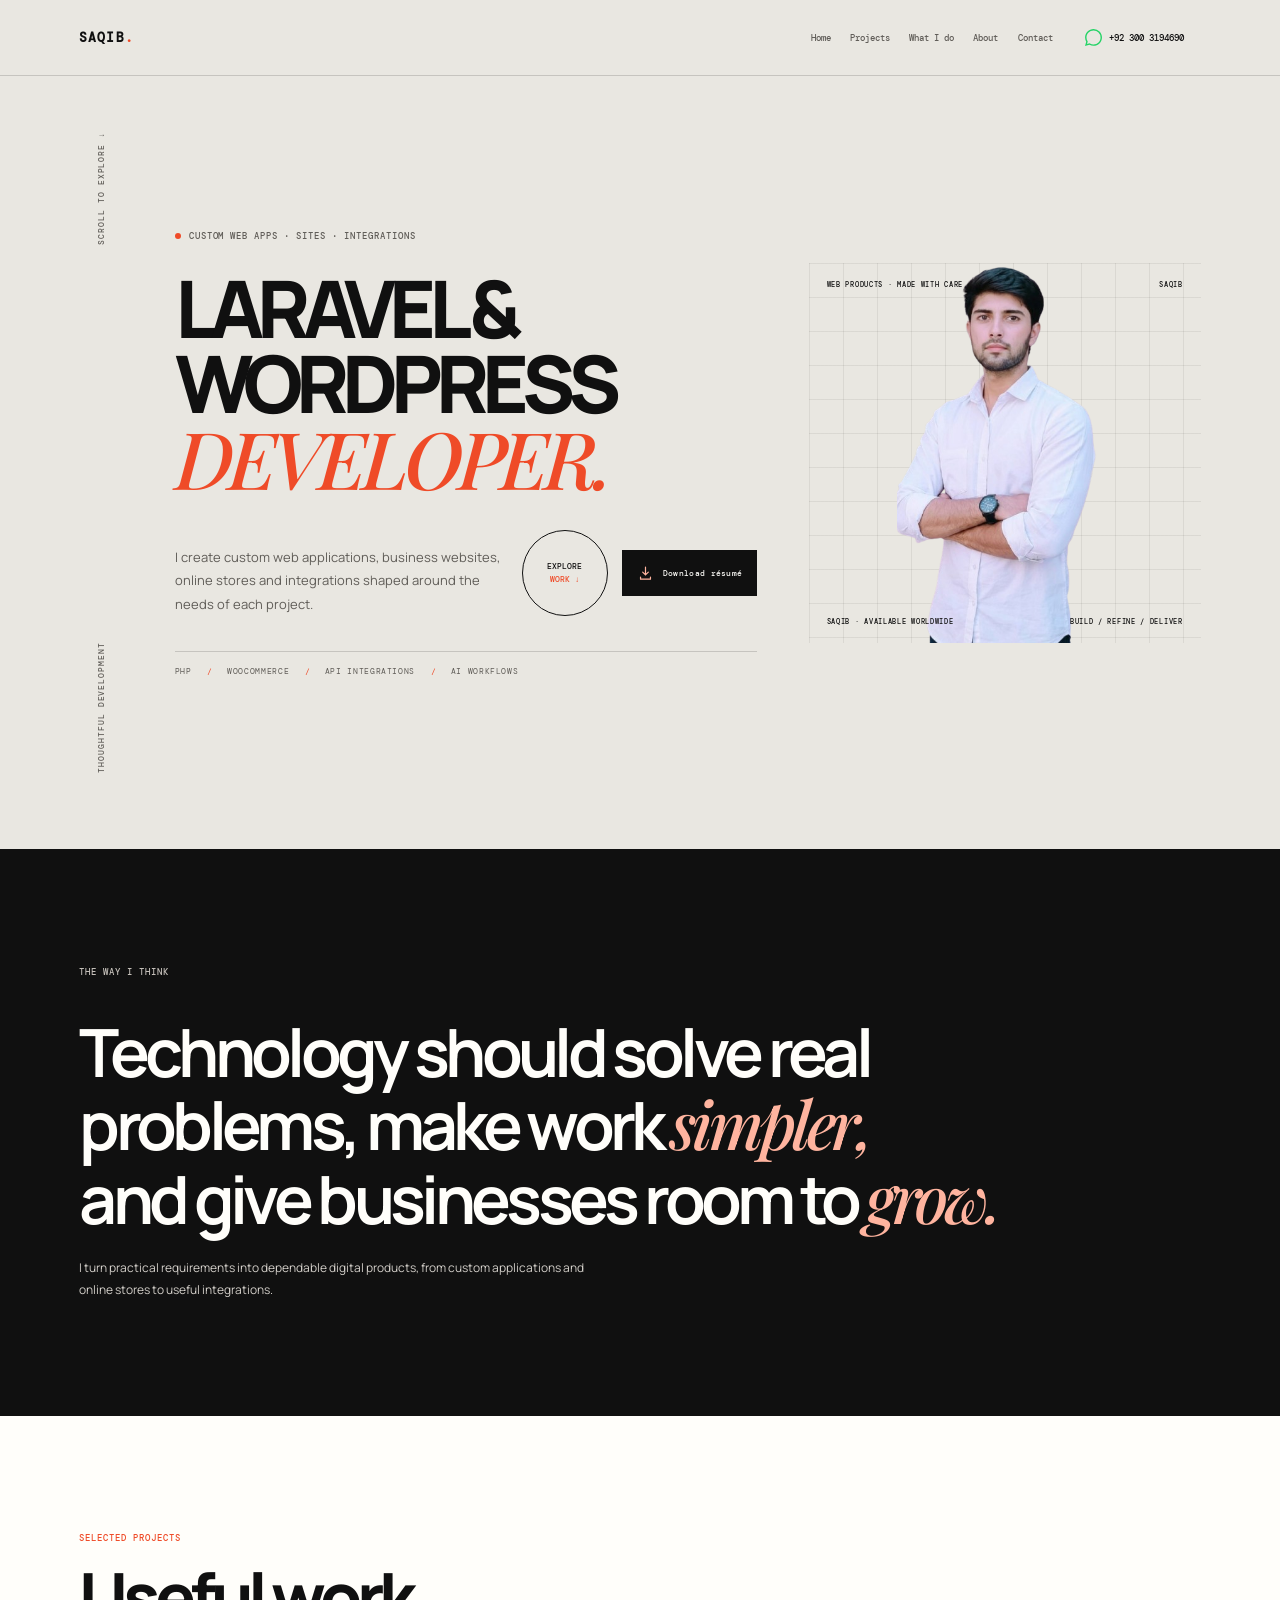
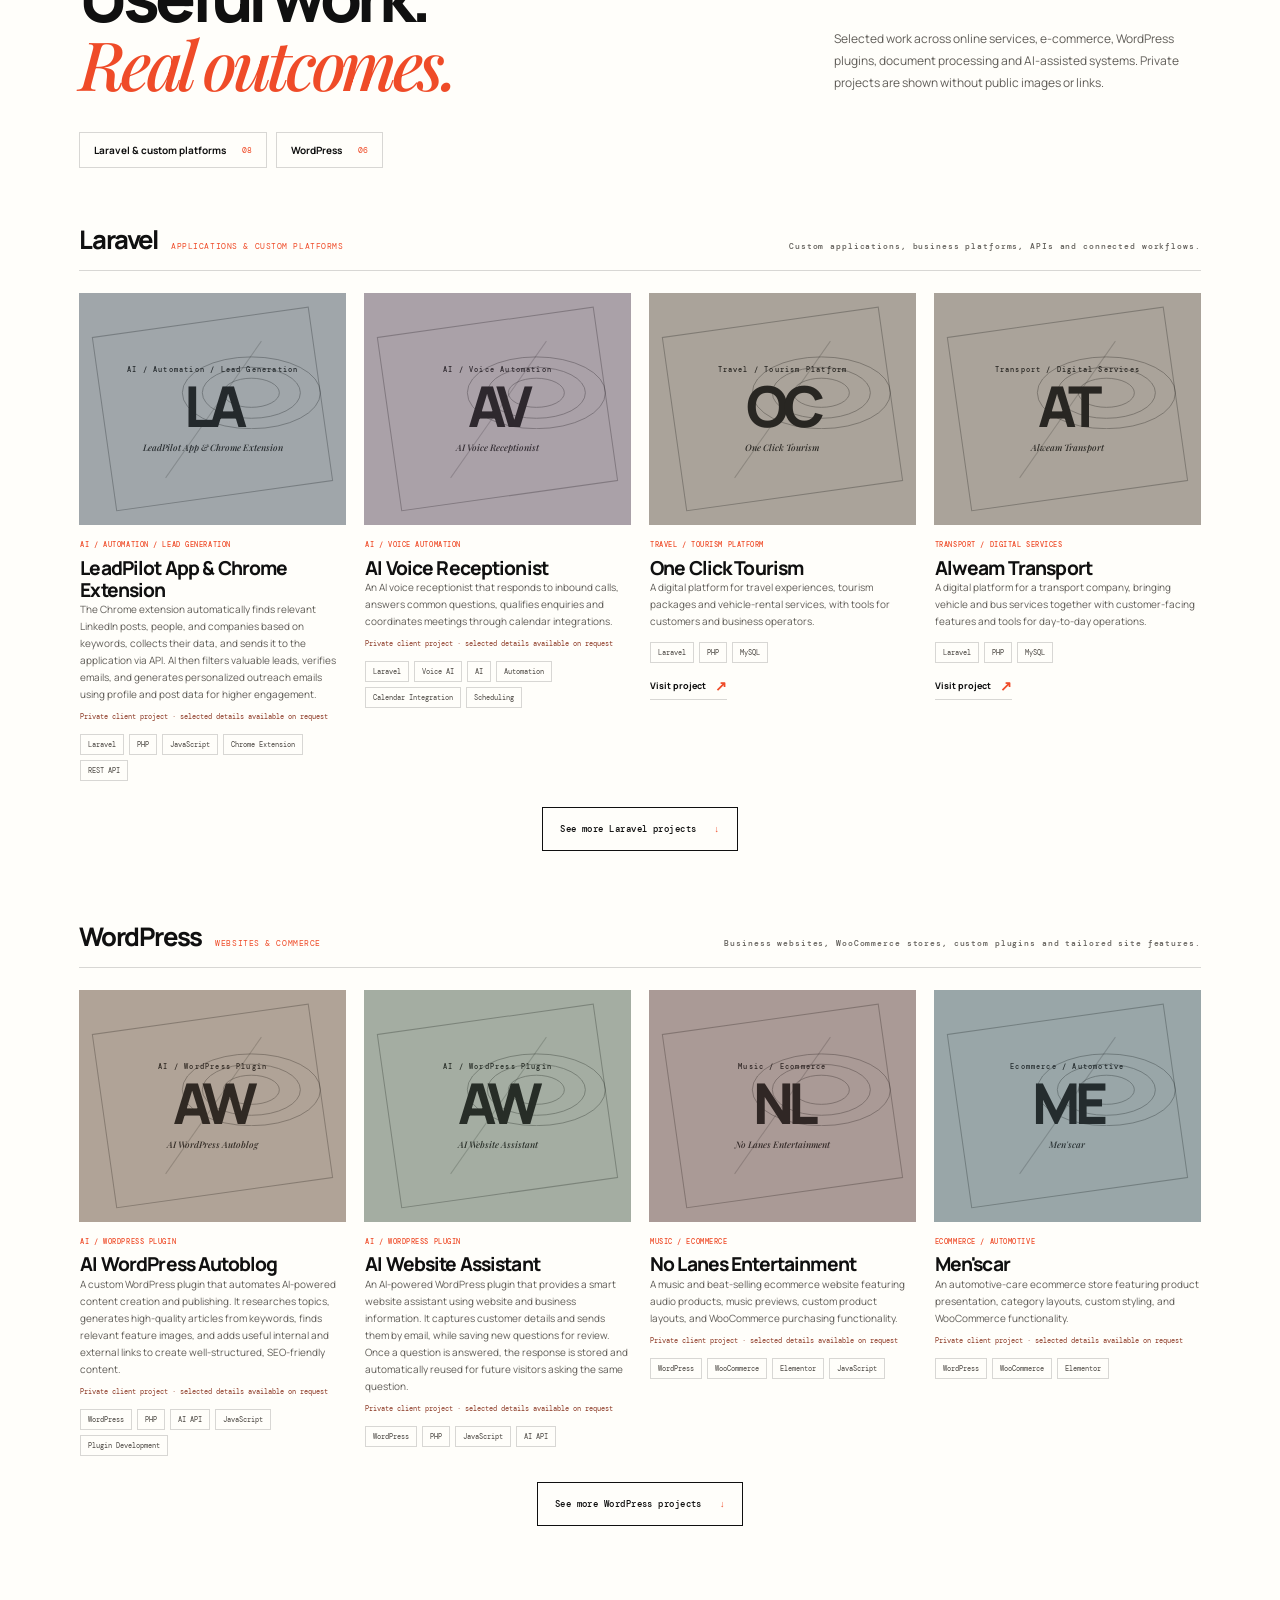
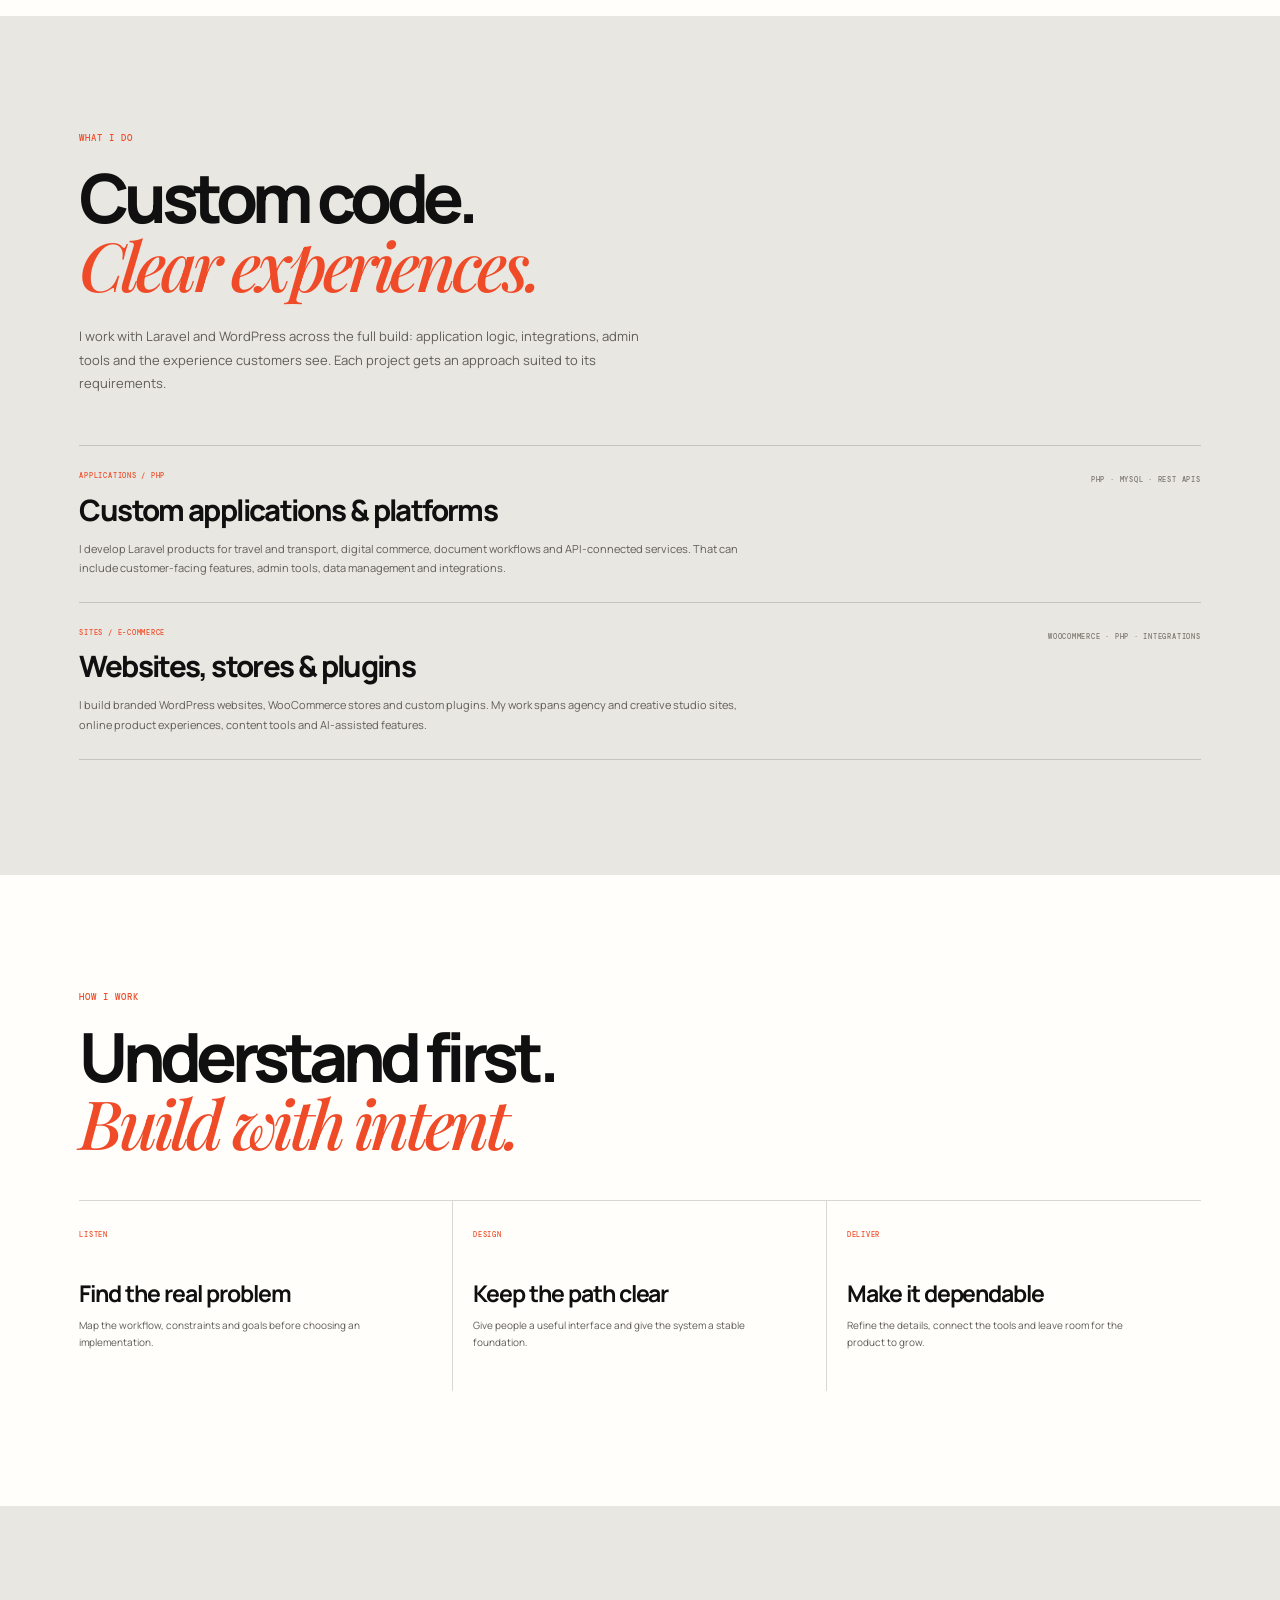
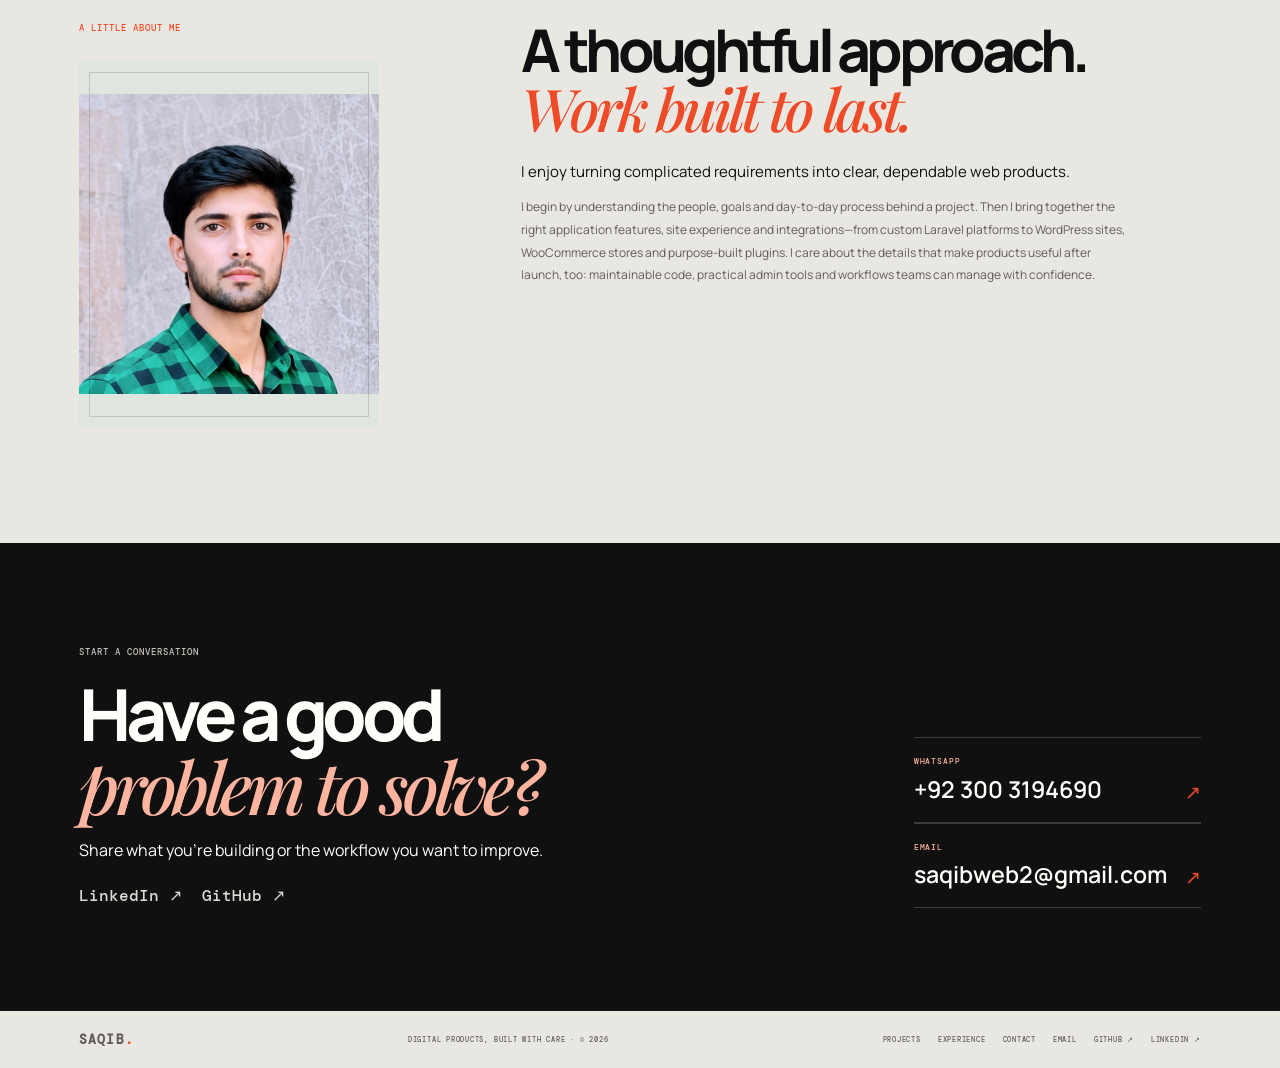
==== commit 3d6a23a5: "ga4 installed" ====
--- a/index.html
+++ b/index.html
@@ -11,7 +11,8 @@
   <meta property="og:type" content="website">
   <meta property="og:site_name" content="Shahab Saqib">
   <meta property="og:title" content="Shahab Saqib — Laravel &amp; WordPress Developer">
-  <meta property="og:description" content="Custom web applications, WordPress and WooCommerce websites, plugins and integrations.">
+  <meta property="og:description"
+    content="Custom web applications, WordPress and WooCommerce websites, plugins and integrations.">
   <meta property="og:image" content="https://codezeroes.com/wp-content/uploads/2025/11/web-image-5.jpg">
   <meta name="twitter:card" content="summary_large_image">
   <title>Shahab Saqib | Laravel &amp; WordPress Developer</title>
@@ -25,6 +26,15 @@
   <script type="application/ld+json">
   {"@context":"https://schema.org","@type":"Person","name":"Shahab Saqib","email":"saqibweb2@gmail.com","jobTitle":"Laravel and WordPress Developer","description":"Developer building Laravel web applications, WordPress and WooCommerce websites, custom plugins and integrations.","sameAs":["https://github.com/saqibweb52","https://www.linkedin.com/in/saqibweb2/"],"knowsAbout":["Laravel development","PHP","WordPress development","WooCommerce","API integration","AI automation"]}
   </script>
+  <!-- Google tag (gtag.js) -->
+  <script async src="https://www.googletagmanager.com/gtag/js?id=G-ZCXZPMM7QT"></script>
+  <script>
+    window.dataLayer = window.dataLayer || [];
+    function gtag() { dataLayer.push(arguments); }
+    gtag('js', new Date());
+
+    gtag('config', 'G-ZCXZPMM7QT');
+  </script>
 </head>
 
 <body>
@@ -32,7 +42,8 @@
   <header class="topbar">
     <a class="wordmark" href="#top" aria-label="Shahab Saqib home">SAQIB<span>.</span></a>
     <nav class="desktop-nav" aria-label="Main navigation">
-      <a href="#top">Home</a><a href="#projects">Projects</a><a href="#experience">What I do</a><a href="#about">About</a><a href="#contact">Contact</a>
+      <a href="#top">Home</a><a href="#projects">Projects</a><a href="#experience">What I do</a><a
+        href="#about">About</a><a href="#contact">Contact</a>
     </nav>
     <a class="topbar-whatsapp"
       href="https://wa.me/923003194690?text=Hi%20Saqib%2C%20I%20saw%20your%20portfolio%20and%20would%20love%20to%20discuss%20a%20project.%20Are%20you%20available%3F"
@@ -49,7 +60,8 @@
   <aside class="drawer" id="site-drawer" aria-label="Main menu" aria-hidden="true" inert>
     <div class="drawer-head"><span>MENU / NAVIGATION</span><button class="drawer-close" type="button"
         aria-label="Close menu">×</button></div>
-    <nav aria-label="Site navigation"><a href="#top">Home</a><a href="#projects">Projects</a><a href="#experience">Experience</a><a href="#about">About</a><a href="#contact">Contact</a></nav>
+    <nav aria-label="Site navigation"><a href="#top">Home</a><a href="#projects">Projects</a><a
+        href="#experience">Experience</a><a href="#about">About</a><a href="#contact">Contact</a></nav>
     <div class="drawer-contact">
       <p>LET’S TALK</p><a
         href="https://wa.me/923003194690?text=Hi%20Saqib%2C%20I%20saw%20your%20portfolio%20and%20would%20love%20to%20discuss%20a%20project.%20Are%20you%20available%3F"
@@ -68,35 +80,45 @@
         <p class="eyebrow"><i aria-hidden="true"></i> CUSTOM WEB APPS · SITES · INTEGRATIONS</p>
         <h1 id="hero-title">LARAVEL &amp;<br>WORDPRESS<br><em>DEVELOPER.</em></h1>
         <div class="hero-bottom">
-          <p>I create custom web applications, business websites, online stores and integrations shaped around the needs of each project.</p>
+          <p>I create custom web applications, business websites, online stores and integrations shaped around the needs
+            of each project.</p>
           <div class="hero-actions">
-            <a class="circle-link" href="#projects" aria-label="Explore selected projects">EXPLORE<br><span>WORK ↓</span></a>
-            <a class="resume-download" href="Saqib%27s%20Resume.pdf" download="Saqib-Resume.pdf" aria-label="Download Saqib's resume as a PDF">
-              <svg viewBox="0 0 24 24" aria-hidden="true"><path d="M12 3v11m0 0 4-4m-4 4-4-4M5 17v3h14v-3" /></svg>
+            <a class="circle-link" href="#projects" aria-label="Explore selected projects">EXPLORE<br><span>WORK
+                ↓</span></a>
+            <a class="resume-download" href="Saqib%27s%20Resume.pdf" download="Saqib-Resume.pdf"
+              aria-label="Download Saqib's resume as a PDF">
+              <svg viewBox="0 0 24 24" aria-hidden="true">
+                <path d="M12 3v11m0 0 4-4m-4 4-4-4M5 17v3h14v-3" />
+              </svg>
               <span>Download résumé</span>
             </a>
           </div>
         </div>
-        <div class="hero-tags"><span>PHP</span><span>WOOCOMMERCE</span><span>API INTEGRATIONS</span><span>AI WORKFLOWS</span></div>
+        <div class="hero-tags"><span>PHP</span><span>WOOCOMMERCE</span><span>API INTEGRATIONS</span><span>AI
+            WORKFLOWS</span></div>
       </div>
       <div class="hero-art" aria-label="Portrait photo of Saqib">
         <div class="art-top"><span>WEB PRODUCTS · MADE WITH CARE</span><span>SAQIB</span></div>
-        <div class="hero-portrait"><img src="images/profile-image.png" alt="Portrait of Saqib" width="533" height="533" fetchpriority="high"></div>
+        <div class="hero-portrait"><img src="images/profile-image.png" alt="Portrait of Saqib" width="533" height="533"
+            fetchpriority="high"></div>
         <div class="art-bottom"><span>SAQIB · AVAILABLE WORLDWIDE</span><span>BUILD / REFINE / DELIVER</span></div>
       </div>
     </section>
 
     <section class="statement" aria-labelledby="statement-title">
       <p class="section-kicker">THE WAY I THINK</p>
-      <h2 id="statement-title">Technology should solve real problems, make work <em>simpler,</em><br>and give businesses room to <em>grow.</em>
+      <h2 id="statement-title">Technology should solve real problems, make work <em>simpler,</em><br>and give businesses
+        room to <em>grow.</em>
       </h2>
-      <p>I turn practical requirements into dependable digital products, from custom applications and online stores to useful integrations.</p>
+      <p>I turn practical requirements into dependable digital products, from custom applications and online stores to
+        useful integrations.</p>
     </section>
 
     <section class="projects-section" id="projects" aria-labelledby="projects-title">
       <div class="section-intro"><span>SELECTED PROJECTS</span>
         <h2 id="projects-title">Useful work.<br><em>Real outcomes.</em></h2>
-        <p>Selected work across online services, e-commerce, WordPress plugins, document processing and AI-assisted systems. Private projects are
+        <p>Selected work across online services, e-commerce, WordPress plugins, document processing and AI-assisted
+          systems. Private projects are
           shown without public images or links.</p>
       </div>
       <nav class="project-jump" aria-label="Project categories"><a href="#laravel-projects">Laravel &amp; custom
@@ -137,20 +159,25 @@
           <h2 id="experience-title">Custom code.<br><em>Clear experiences.</em></h2>
         </div>
       </div>
-      <p class="experience-lead">I work with Laravel and WordPress across the full build: application logic, integrations, admin tools and the experience customers see. Each project gets an approach suited to its requirements.</p>
+      <p class="experience-lead">I work with Laravel and WordPress across the full build: application logic,
+        integrations, admin tools and the experience customers see. Each project gets an approach suited to its
+        requirements.</p>
       <div class="experience-list">
         <article>
           <div>
             <p class="experience-label">APPLICATIONS / PHP</p>
             <h3>Custom applications &amp; platforms</h3>
-            <p>I develop Laravel products for travel and transport, digital commerce, document workflows and API-connected services. That can include customer-facing features, admin tools, data management and integrations.</p>
+            <p>I develop Laravel products for travel and transport, digital commerce, document workflows and
+              API-connected services. That can include customer-facing features, admin tools, data management and
+              integrations.</p>
           </div><span class="experience-tools">PHP · MYSQL · REST APIS</span>
         </article>
         <article>
           <div>
             <p class="experience-label">SITES / E-COMMERCE</p>
             <h3>Websites, stores &amp; plugins</h3>
-            <p>I build branded WordPress websites, WooCommerce stores and custom plugins. My work spans agency and creative studio sites, online product experiences, content tools and AI-assisted features.</p>
+            <p>I build branded WordPress websites, WooCommerce stores and custom plugins. My work spans agency and
+              creative studio sites, online product experiences, content tools and AI-assisted features.</p>
           </div><span class="experience-tools">WOOCOMMERCE · PHP · INTEGRATIONS</span>
         </article>
       </div>
@@ -178,12 +205,16 @@
     <section class="about-section" id="about" aria-labelledby="about-title">
       <div class="about-side">
         <p class="section-kicker">A LITTLE ABOUT ME</p>
-        <figure class="about-portrait"><img src="images/profile.png" alt="Saqib, Laravel and WordPress developer" width="300" height="300" loading="lazy" decoding="async"></figure>
+        <figure class="about-portrait"><img src="images/profile.png" alt="Saqib, Laravel and WordPress developer"
+            width="300" height="300" loading="lazy" decoding="async"></figure>
       </div>
       <div class="about-copy">
         <h2 id="about-title">A thoughtful approach.<br><em>Work built to last.</em></h2>
         <p class="about-lead">I enjoy turning complicated requirements into clear, dependable web products.</p>
-        <p>I begin by understanding the people, goals and day-to-day process behind a project. Then I bring together the right application features, site experience and integrations—from custom Laravel platforms to WordPress sites, WooCommerce stores and purpose-built plugins. I care about the details that make products useful after launch, too: maintainable code, practical admin tools and workflows teams can manage with confidence.</p>
+        <p>I begin by understanding the people, goals and day-to-day process behind a project. Then I bring together the
+          right application features, site experience and integrations—from custom Laravel platforms to WordPress sites,
+          WooCommerce stores and purpose-built plugins. I care about the details that make products useful after launch,
+          too: maintainable code, practical admin tools and workflows teams can manage with confidence.</p>
       </div>
     </section>
 
@@ -507,8 +538,4 @@
   <script src="script.js" defer></script>
 </body>
 
-</html>
-
-
-
-
+</html>
--- a/style.css
+++ b/style.css
@@ -89,7 +89,7 @@
 .hero-portrait img { width: 100%; height: 100%; object-fit: cover; object-position: center top; }
 .about-portrait { width: min(100%, 300px); aspect-ratio: .82; margin: 26px 0 0; background: #dfe5df; }
 .about-portrait::after { position: absolute; inset: 10px; border: 1px solid rgba(16,16,16,.15); content: ""; pointer-events: none; }
-.about-portrait img { width: 100%; height: 100%; object-fit: contain; object-position: center bottom; }
+.about-portrait img { width: 100%; height: 100%; object-fit: contain; }
 
 .statement { padding: clamp(66px, 9vw, 122px) var(--gutter); background: var(--ink); color: var(--paper); }
 .section-kicker { margin: 0; color: var(--muted); }
@@ -241,34 +241,56 @@
 
 @media (max-width: 540px) {
   :root { --gutter: 22px; }
-  .topbar-whatsapp { gap: 5px; margin-left: auto; margin-right: 10px; font-size: 8px; }
+  .eyebrow, .section-kicker, .section-intro > span, .drawer-head, .drawer-contact > p, .drawer-social { font-size: 10px; }
+  .art-top, .art-bottom { font-size: 9px; }
+  .resume-download { font-size: 10px; }
+  .topbar-whatsapp { gap: 5px; margin-left: auto; margin-right: 10px; font-size: 10px; }
   .topbar-whatsapp svg { width: 16px; height: 16px; }
   .hero { grid-template-columns: minmax(0,1fr); padding-top: 105px; gap: 28px; }
   .hero h1 { font-size: clamp(2.85rem, 12vw, 4.25rem); }
   .hero-bottom { align-items: flex-start; flex-direction: column; margin-top: 22px; }
-  .hero-bottom p { max-width: 280px; font-size: 12px; }
-  .circle-link { width: 70px; height: 70px; font-size: 7px; }
-  .hero-tags { margin-top: 22px; font-size: 7px; }
+  .hero-bottom p { max-width: 320px; font-size: 15px; }
+  .circle-link { width: 74px; height: 74px; font-size: 9px; }
+  .hero-tags { margin-top: 22px; font-size: 9px; }
   .hero-art { min-height: 270px; }
   .statement { padding-block: 60px; }
   .statement h2 { margin-top: 28px; font-size: clamp(2rem, 9vw, 3rem); }
+  .statement > p:last-child { font-size: 14px; }
   .projects-section { padding-block: 64px; }
   .section-intro h2, .experience-head h2, .approach-section h2, .contact-section h2 { font-size: clamp(2.45rem, 11vw, 3.7rem); }
+  .section-intro > p { font-size: 14px; }
   .project-jump { margin: 23px 0 42px; }
+  .project-jump a { font-size: 12px; }
   .project-group + .project-group { margin-top: 52px; }
   .project-grid { grid-template-columns: minmax(0, 1fr); gap: 30px; }
   .project-visual { aspect-ratio: 1.35; }
   .project-card-copy h4 { font-size: 1.35rem; }
-  .project-description { font-size: 11px; }
+  .project-category-label { font-size: 9px; }
+  .project-category-label-text { font-size: 9px; }
+  .project-description { font-size: 13px; }
+  .project-visit { font-size: 11px; }
+  .group-heading h3 span { font-size: 10px; }
+  .group-heading > p { font-size: 12px; }
   .experience-section, .approach-section { padding-block: 64px; }
-  .experience-lead { margin: 22px 0 35px; }
+  .experience-lead { margin: 22px 0 35px; font-size: 15px; }
   .experience-list article { padding-block: 20px; }
+  .experience-label, .approach-grid article > span { font-size: 10px; }
+  .experience-list h3 { font-size: 1.35rem; }
+  .experience-list article div > p:last-child { font-size: 14px; }
+  .experience-tools { font-size: 10px; }
   .approach-grid { grid-template-columns: 1fr; margin-top: 30px; }
   .approach-grid article, .approach-grid article + article { min-height: 0; padding: 18px 0; border-right: 0; border-bottom: 1px solid var(--line); }
   .approach-grid h3 { margin: 15px 0 7px; }
+  .approach-grid p { font-size: 14px; }
   .about-section { padding-block: 64px; }
   .about-copy h2 { font-size: clamp(2.35rem, 10vw, 3.3rem); }
+  .about-copy > p { font-size: 14px; }
+  .about-copy .about-lead { font-size: 16px; }
   .contact-section { padding-block: 61px; }
+  .contact-section > div > p:last-child { font-size: 14px; }
+  .contact-cta > span { font-size: 10px; }
+  .contact-cta strong { font-size: 1.2rem; }
+  .footer { font-size: 10px; }
   .footer { align-items: flex-start; flex-wrap: wrap; }
   .footer > p { order: 3; width: 100%; }
   .footer nav { margin-left: auto; }
